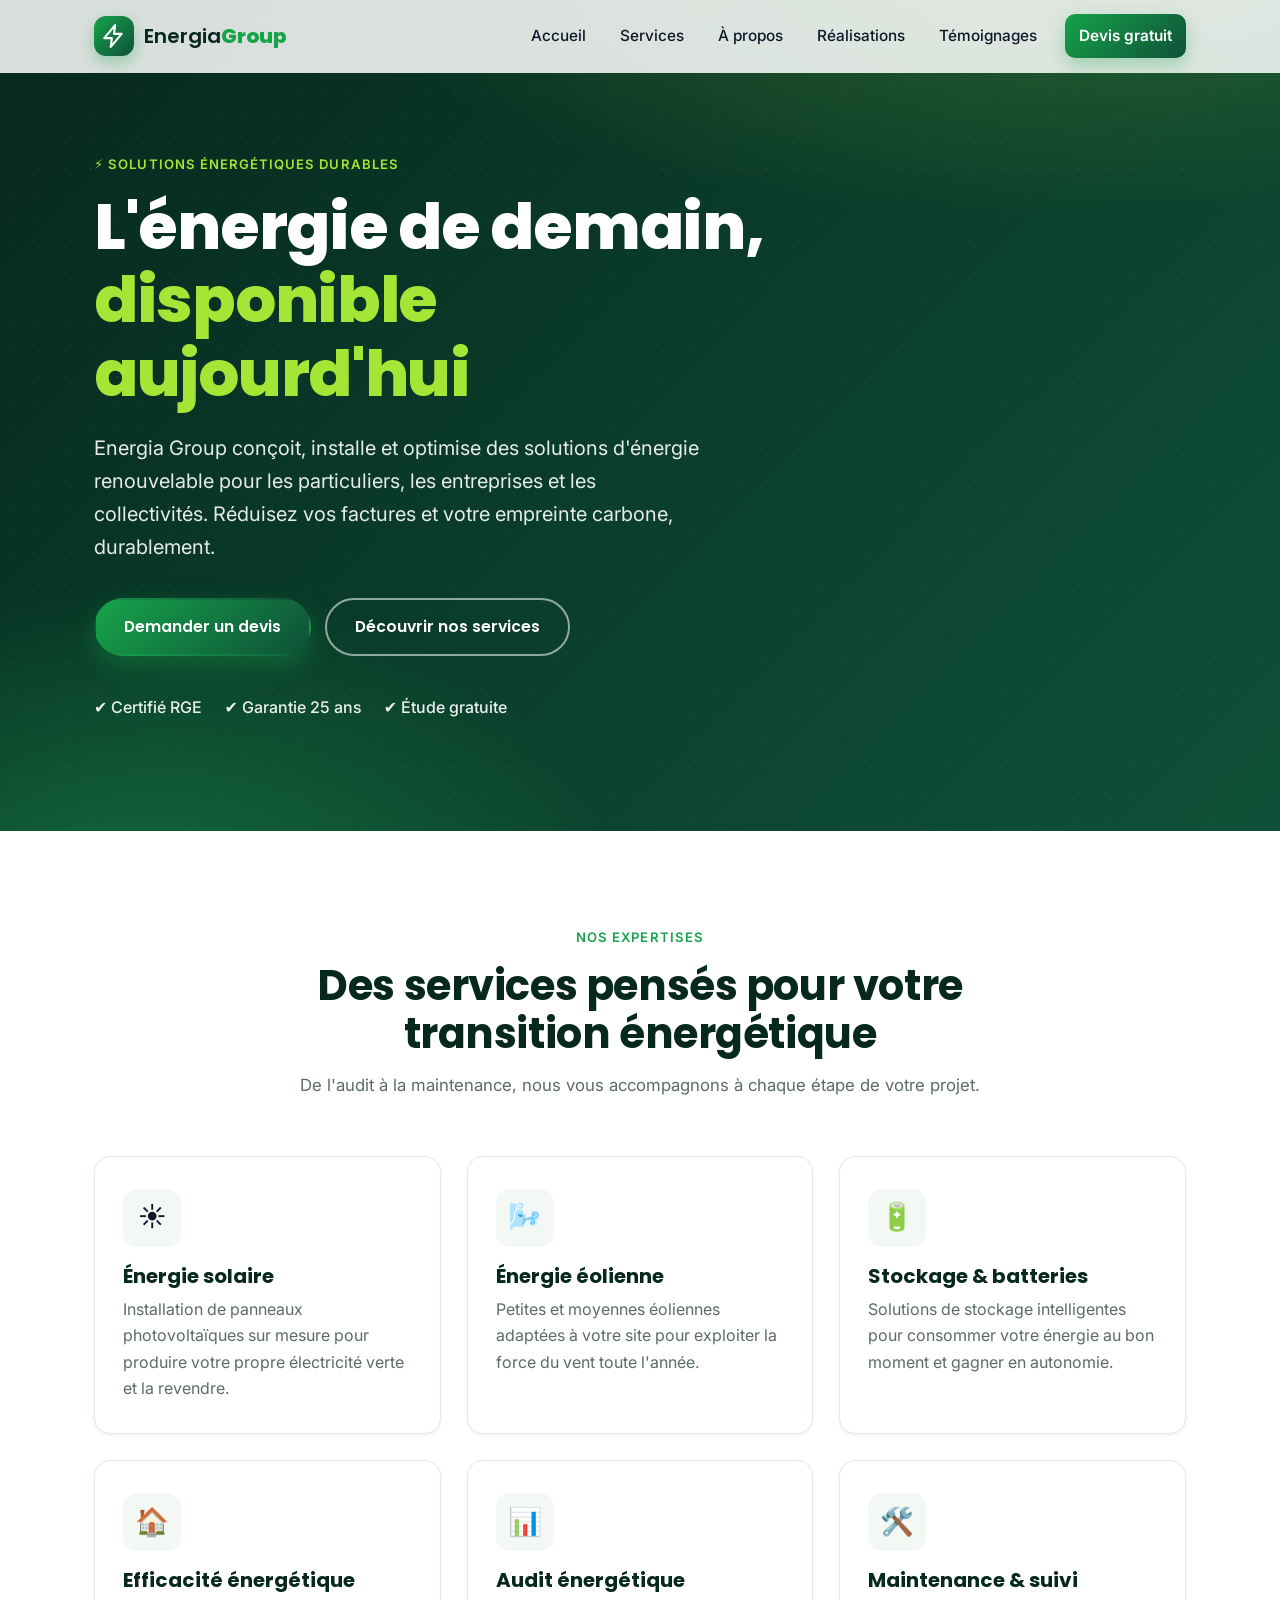
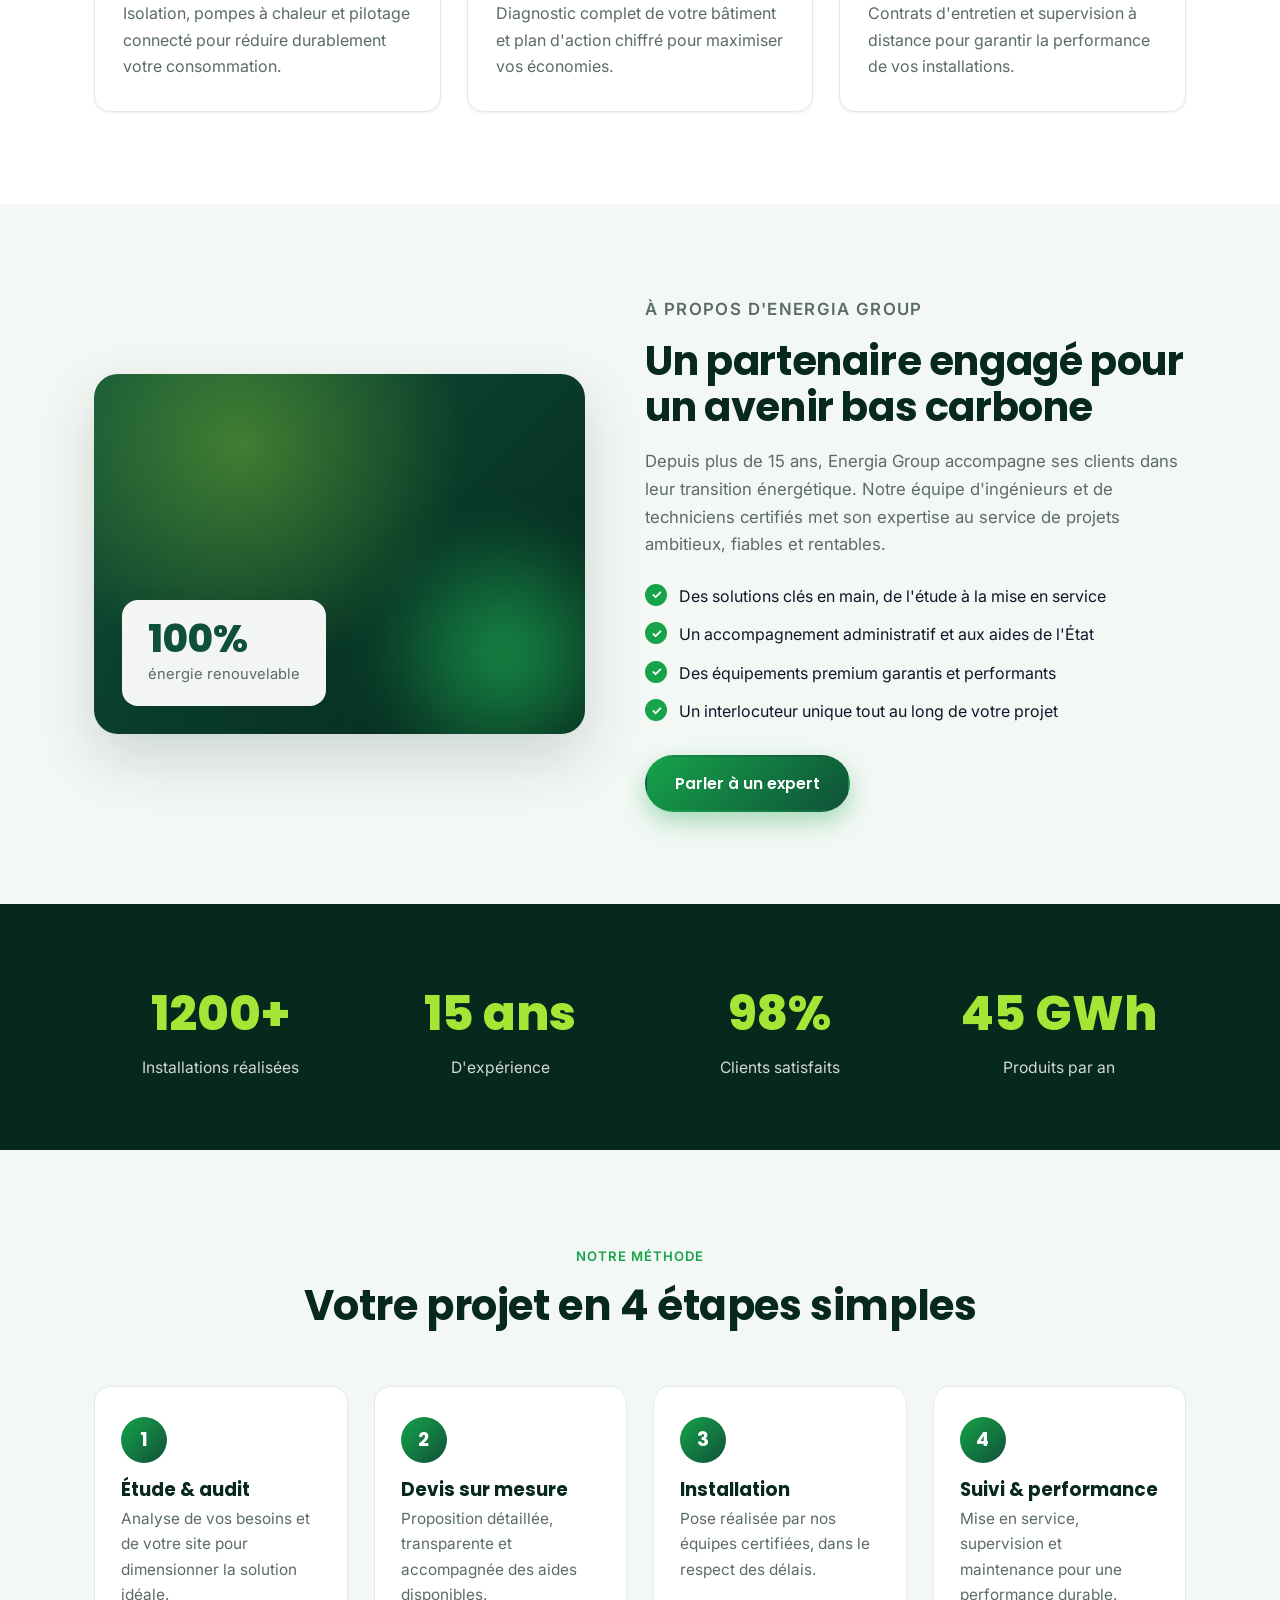
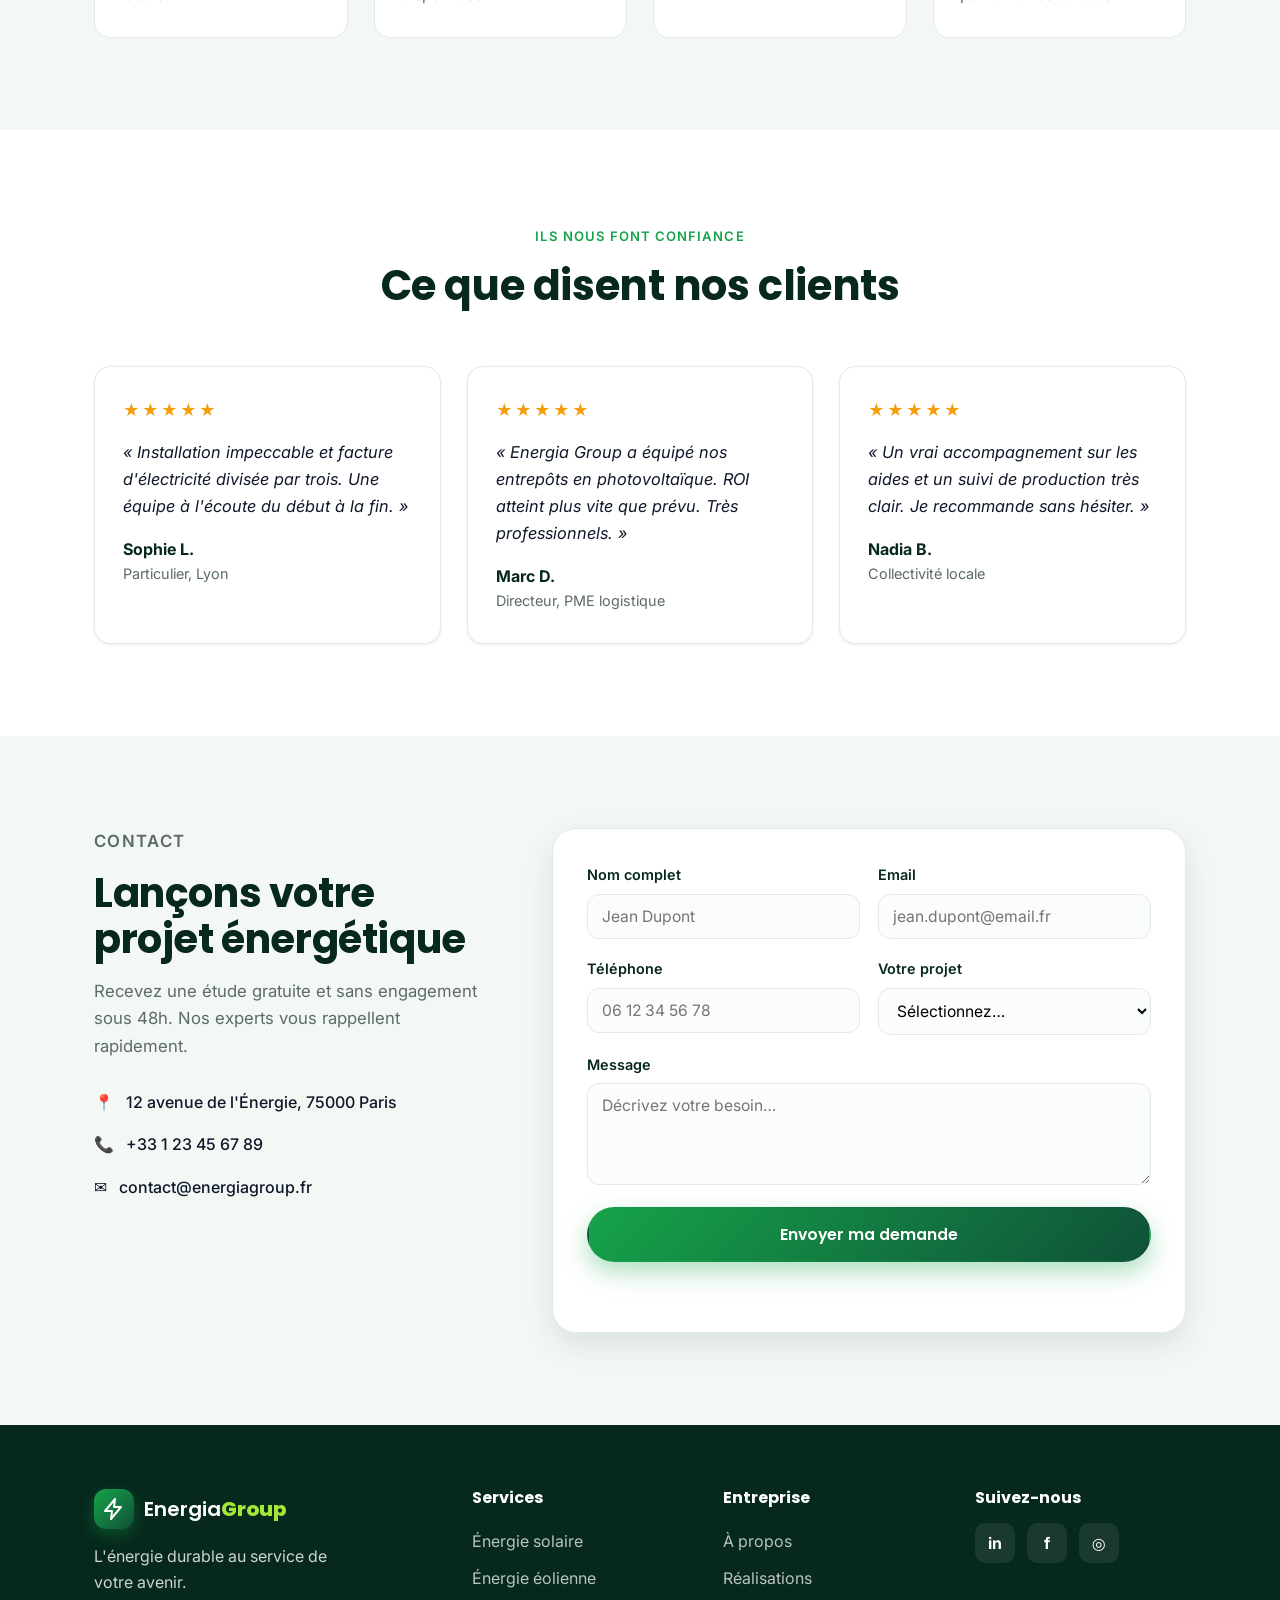
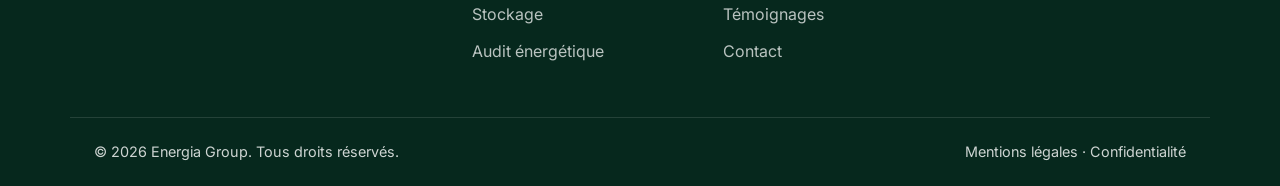
==== index.html @ d48749f8 "Crée le site internet vitrine d'Energia Group Site statique responsive (HTML/CSS/JS, sans dépendance" ====
<!DOCTYPE html>
<html lang="fr">
<head>
  <meta charset="UTF-8" />
  <meta name="viewport" content="width=device-width, initial-scale=1.0" />
  <meta name="description" content="Energia Group — Votre partenaire en solutions énergétiques durables : énergie solaire, éolienne, efficacité énergétique et accompagnement sur mesure." />
  <meta name="theme-color" content="#0a3d2c" />
  <title>Energia Group — Énergie durable pour un avenir meilleur</title>
  <link rel="preconnect" href="https://fonts.googleapis.com" />
  <link rel="preconnect" href="https://fonts.gstatic.com" crossorigin />
  <link href="https://fonts.googleapis.com/css2?family=Poppins:wght@500;600;700;800&family=Inter:wght@400;500;600&display=swap" rel="stylesheet" />
  <link rel="stylesheet" href="css/styles.css" />
</head>
<body>
  <!-- Header / Navigation -->
  <header class="site-header" id="header">
    <div class="container header-inner">
      <a href="#accueil" class="logo" aria-label="Energia Group — Accueil">
        <span class="logo-mark" aria-hidden="true">
          <svg viewBox="0 0 24 24" width="26" height="26" fill="none" stroke="currentColor" stroke-width="2" stroke-linecap="round" stroke-linejoin="round">
            <path d="M13 2 3 14h7l-1 8 10-12h-7l1-8z" />
          </svg>
        </span>
        <span class="logo-text">Energia<strong>Group</strong></span>
      </a>

      <nav class="nav" id="nav" aria-label="Navigation principale">
        <a href="#accueil">Accueil</a>
        <a href="#services">Services</a>
        <a href="#apropos">À propos</a>
        <a href="#chiffres">Réalisations</a>
        <a href="#temoignages">Témoignages</a>
        <a href="#contact" class="nav-cta">Devis gratuit</a>
      </nav>

      <button class="nav-toggle" id="navToggle" aria-label="Ouvrir le menu" aria-expanded="false" aria-controls="nav">
        <span></span><span></span><span></span>
      </button>
    </div>
  </header>

  <main>
    <!-- Hero -->
    <section class="hero" id="accueil">
      <div class="hero-bg" aria-hidden="true"></div>
      <div class="container hero-inner">
        <div class="hero-content">
          <p class="eyebrow">⚡ Solutions énergétiques durables</p>
          <h1>L'énergie de demain, <span>disponible aujourd'hui</span></h1>
          <p class="lead">
            Energia Group conçoit, installe et optimise des solutions d'énergie renouvelable
            pour les particuliers, les entreprises et les collectivités. Réduisez vos factures
            et votre empreinte carbone, durablement.
          </p>
          <div class="hero-actions">
            <a href="#contact" class="btn btn-primary">Demander un devis</a>
            <a href="#services" class="btn btn-ghost">Découvrir nos services</a>
          </div>
          <ul class="hero-badges">
            <li>✔ Certifié RGE</li>
            <li>✔ Garantie 25 ans</li>
            <li>✔ Étude gratuite</li>
          </ul>
        </div>
      </div>
    </section>

    <!-- Services -->
    <section class="section" id="services">
      <div class="container">
        <div class="section-head">
          <p class="eyebrow">Nos expertises</p>
          <h2>Des services pensés pour votre transition énergétique</h2>
          <p class="section-sub">De l'audit à la maintenance, nous vous accompagnons à chaque étape de votre projet.</p>
        </div>

        <div class="grid grid-3">
          <article class="card">
            <div class="card-icon">☀️</div>
            <h3>Énergie solaire</h3>
            <p>Installation de panneaux photovoltaïques sur mesure pour produire votre propre électricité verte et la revendre.</p>
          </article>
          <article class="card">
            <div class="card-icon">🌬️</div>
            <h3>Énergie éolienne</h3>
            <p>Petites et moyennes éoliennes adaptées à votre site pour exploiter la force du vent toute l'année.</p>
          </article>
          <article class="card">
            <div class="card-icon">🔋</div>
            <h3>Stockage & batteries</h3>
            <p>Solutions de stockage intelligentes pour consommer votre énergie au bon moment et gagner en autonomie.</p>
          </article>
          <article class="card">
            <div class="card-icon">🏠</div>
            <h3>Efficacité énergétique</h3>
            <p>Isolation, pompes à chaleur et pilotage connecté pour réduire durablement votre consommation.</p>
          </article>
          <article class="card">
            <div class="card-icon">📊</div>
            <h3>Audit énergétique</h3>
            <p>Diagnostic complet de votre bâtiment et plan d'action chiffré pour maximiser vos économies.</p>
          </article>
          <article class="card">
            <div class="card-icon">🛠️</div>
            <h3>Maintenance & suivi</h3>
            <p>Contrats d'entretien et supervision à distance pour garantir la performance de vos installations.</p>
          </article>
        </div>
      </div>
    </section>

    <!-- About -->
    <section class="section section-alt" id="apropos">
      <div class="container about-inner">
        <div class="about-media" aria-hidden="true">
          <div class="about-glow"></div>
          <div class="about-stat-card">
            <span class="big">100%</span>
            <span>énergie renouvelable</span>
          </div>
        </div>
        <div class="about-content">
          <p class="eyebrow">À propos d'Energia Group</p>
          <h2>Un partenaire engagé pour un avenir bas carbone</h2>
          <p>
            Depuis plus de 15 ans, Energia Group accompagne ses clients dans leur transition
            énergétique. Notre équipe d'ingénieurs et de techniciens certifiés met son
            expertise au service de projets ambitieux, fiables et rentables.
          </p>
          <ul class="check-list">
            <li>Des solutions clés en main, de l'étude à la mise en service</li>
            <li>Un accompagnement administratif et aux aides de l'État</li>
            <li>Des équipements premium garantis et performants</li>
            <li>Un interlocuteur unique tout au long de votre projet</li>
          </ul>
          <a href="#contact" class="btn btn-primary">Parler à un expert</a>
        </div>
      </div>
    </section>

    <!-- Stats -->
    <section class="section stats" id="chiffres">
      <div class="container">
        <div class="grid grid-4">
          <div class="stat">
            <span class="stat-num" data-target="1200" data-suffix="+">0</span>
            <span class="stat-label">Installations réalisées</span>
          </div>
          <div class="stat">
            <span class="stat-num" data-target="15" data-suffix=" ans">0</span>
            <span class="stat-label">D'expérience</span>
          </div>
          <div class="stat">
            <span class="stat-num" data-target="98" data-suffix="%">0</span>
            <span class="stat-label">Clients satisfaits</span>
          </div>
          <div class="stat">
            <span class="stat-num" data-target="45" data-suffix=" GWh">0</span>
            <span class="stat-label">Produits par an</span>
          </div>
        </div>
      </div>
    </section>

    <!-- Process -->
    <section class="section section-alt" id="process">
      <div class="container">
        <div class="section-head">
          <p class="eyebrow">Notre méthode</p>
          <h2>Votre projet en 4 étapes simples</h2>
        </div>
        <div class="grid grid-4 steps">
          <div class="step">
            <span class="step-num">1</span>
            <h3>Étude & audit</h3>
            <p>Analyse de vos besoins et de votre site pour dimensionner la solution idéale.</p>
          </div>
          <div class="step">
            <span class="step-num">2</span>
            <h3>Devis sur mesure</h3>
            <p>Proposition détaillée, transparente et accompagnée des aides disponibles.</p>
          </div>
          <div class="step">
            <span class="step-num">3</span>
            <h3>Installation</h3>
            <p>Pose réalisée par nos équipes certifiées, dans le respect des délais.</p>
          </div>
          <div class="step">
            <span class="step-num">4</span>
            <h3>Suivi & performance</h3>
            <p>Mise en service, supervision et maintenance pour une performance durable.</p>
          </div>
        </div>
      </div>
    </section>

    <!-- Testimonials -->
    <section class="section" id="temoignages">
      <div class="container">
        <div class="section-head">
          <p class="eyebrow">Ils nous font confiance</p>
          <h2>Ce que disent nos clients</h2>
        </div>
        <div class="grid grid-3">
          <figure class="quote">
            <div class="stars" aria-label="Note 5 sur 5">★★★★★</div>
            <blockquote>« Installation impeccable et facture d'électricité divisée par trois. Une équipe à l'écoute du début à la fin. »</blockquote>
            <figcaption><strong>Sophie L.</strong><span>Particulier, Lyon</span></figcaption>
          </figure>
          <figure class="quote">
            <div class="stars" aria-label="Note 5 sur 5">★★★★★</div>
            <blockquote>« Energia Group a équipé nos entrepôts en photovoltaïque. ROI atteint plus vite que prévu. Très professionnels. »</blockquote>
            <figcaption><strong>Marc D.</strong><span>Directeur, PME logistique</span></figcaption>
          </figure>
          <figure class="quote">
            <div class="stars" aria-label="Note 5 sur 5">★★★★★</div>
            <blockquote>« Un vrai accompagnement sur les aides et un suivi de production très clair. Je recommande sans hésiter. »</blockquote>
            <figcaption><strong>Nadia B.</strong><span>Collectivité locale</span></figcaption>
          </figure>
        </div>
      </div>
    </section>

    <!-- CTA / Contact -->
    <section class="section section-cta" id="contact">
      <div class="container contact-inner">
        <div class="contact-info">
          <p class="eyebrow">Contact</p>
          <h2>Lançons votre projet énergétique</h2>
          <p>Recevez une étude gratuite et sans engagement sous 48h. Nos experts vous rappellent rapidement.</p>
          <ul class="contact-list">
            <li><span aria-hidden="true">📍</span> 12 avenue de l'Énergie, 75000 Paris</li>
            <li><span aria-hidden="true">📞</span> <a href="tel:+33123456789">+33 1 23 45 67 89</a></li>
            <li><span aria-hidden="true">✉️</span> <a href="mailto:contact@energiagroup.fr">contact@energiagroup.fr</a></li>
          </ul>
        </div>

        <form class="contact-form" id="contactForm" novalidate>
          <div class="field">
            <label for="name">Nom complet</label>
            <input type="text" id="name" name="name" required placeholder="Jean Dupont" />
          </div>
          <div class="field">
            <label for="email">Email</label>
            <input type="email" id="email" name="email" required placeholder="jean.dupont@email.fr" />
          </div>
          <div class="field">
            <label for="phone">Téléphone</label>
            <input type="tel" id="phone" name="phone" placeholder="06 12 34 56 78" />
          </div>
          <div class="field">
            <label for="project">Votre projet</label>
            <select id="project" name="project">
              <option value="">Sélectionnez…</option>
              <option>Énergie solaire</option>
              <option>Énergie éolienne</option>
              <option>Stockage / batteries</option>
              <option>Efficacité énergétique</option>
              <option>Audit énergétique</option>
              <option>Autre</option>
            </select>
          </div>
          <div class="field field-full">
            <label for="message">Message</label>
            <textarea id="message" name="message" rows="4" placeholder="Décrivez votre besoin…"></textarea>
          </div>
          <button type="submit" class="btn btn-primary btn-block">Envoyer ma demande</button>
          <p class="form-status" id="formStatus" role="status" aria-live="polite"></p>
        </form>
      </div>
    </section>
  </main>

  <!-- Footer -->
  <footer class="site-footer">
    <div class="container footer-inner">
      <div class="footer-brand">
        <a href="#accueil" class="logo logo-light">
          <span class="logo-mark" aria-hidden="true">
            <svg viewBox="0 0 24 24" width="24" height="24" fill="none" stroke="currentColor" stroke-width="2" stroke-linecap="round" stroke-linejoin="round">
              <path d="M13 2 3 14h7l-1 8 10-12h-7l1-8z" />
            </svg>
          </span>
          <span class="logo-text">Energia<strong>Group</strong></span>
        </a>
        <p>L'énergie durable au service de votre avenir.</p>
      </div>
      <nav class="footer-col" aria-label="Liens services">
        <h4>Services</h4>
        <a href="#services">Énergie solaire</a>
        <a href="#services">Énergie éolienne</a>
        <a href="#services">Stockage</a>
        <a href="#services">Audit énergétique</a>
      </nav>
      <nav class="footer-col" aria-label="Liens entreprise">
        <h4>Entreprise</h4>
        <a href="#apropos">À propos</a>
        <a href="#chiffres">Réalisations</a>
        <a href="#temoignages">Témoignages</a>
        <a href="#contact">Contact</a>
      </nav>
      <div class="footer-col">
        <h4>Suivez-nous</h4>
        <div class="socials">
          <a href="#" aria-label="LinkedIn">in</a>
          <a href="#" aria-label="Facebook">f</a>
          <a href="#" aria-label="Instagram">◎</a>
        </div>
      </div>
    </div>
    <div class="container footer-bottom">
      <p>© <span id="year"></span> Energia Group. Tous droits réservés.</p>
      <p><a href="#">Mentions légales</a> · <a href="#">Confidentialité</a></p>
    </div>
  </footer>

  <script src="js/main.js"></script>
</body>
</html>
---- css/styles.css ----
/* ============================================
   Energia Group — Feuille de style
   ============================================ */

:root {
  --green-900: #06281d;
  --green-800: #0a3d2c;
  --green-700: #0f5138;
  --green-500: #16a34a;
  --green-400: #22c55e;
  --lime: #a3e635;
  --ink: #0f172a;
  --muted: #5b6b66;
  --bg: #ffffff;
  --bg-alt: #f3f8f5;
  --border: #e2ebe6;
  --white: #ffffff;
  --radius: 16px;
  --radius-lg: 24px;
  --shadow-sm: 0 1px 3px rgba(6, 40, 29, .08);
  --shadow: 0 12px 30px rgba(6, 40, 29, .10);
  --shadow-lg: 0 24px 60px rgba(6, 40, 29, .16);
  --container: 1140px;
  --transition: .25s ease;
}

* { box-sizing: border-box; margin: 0; padding: 0; }

html { scroll-behavior: smooth; scroll-padding-top: 80px; }

body {
  font-family: 'Inter', system-ui, -apple-system, sans-serif;
  color: var(--ink);
  background: var(--bg);
  line-height: 1.65;
  -webkit-font-smoothing: antialiased;
}

h1, h2, h3, h4 { font-family: 'Poppins', sans-serif; line-height: 1.15; color: var(--green-900); }

a { color: inherit; text-decoration: none; }

img { max-width: 100%; display: block; }

.container { width: 100%; max-width: var(--container); margin: 0 auto; padding: 0 24px; }

.eyebrow {
  display: inline-block;
  font-weight: 600;
  font-size: .82rem;
  letter-spacing: .08em;
  text-transform: uppercase;
  color: var(--green-500);
  margin-bottom: 14px;
}

/* ---------- Buttons ---------- */
.btn {
  display: inline-flex;
  align-items: center;
  justify-content: center;
  gap: 8px;
  font-family: 'Poppins', sans-serif;
  font-weight: 600;
  font-size: .98rem;
  padding: 14px 28px;
  border-radius: 999px;
  border: 2px solid transparent;
  cursor: pointer;
  transition: transform var(--transition), box-shadow var(--transition), background var(--transition), color var(--transition);
}
.btn-primary {
  background: linear-gradient(135deg, var(--green-500), var(--green-700));
  color: #fff;
  box-shadow: 0 10px 24px rgba(22, 163, 74, .35);
}
.btn-primary:hover { transform: translateY(-2px); box-shadow: 0 16px 32px rgba(22, 163, 74, .45); }
.btn-ghost { background: transparent; border-color: rgba(255, 255, 255, .55); color: #fff; }
.btn-ghost:hover { background: rgba(255, 255, 255, .12); }
.btn-block { width: 100%; }

/* ---------- Header ---------- */
.site-header {
  position: fixed;
  inset: 0 0 auto 0;
  z-index: 100;
  background: rgba(255, 255, 255, .85);
  backdrop-filter: blur(12px);
  border-bottom: 1px solid transparent;
  transition: border-color var(--transition), box-shadow var(--transition);
}
.site-header.scrolled { border-color: var(--border); box-shadow: var(--shadow-sm); }
.header-inner { display: flex; align-items: center; justify-content: space-between; height: 72px; }

.logo { display: inline-flex; align-items: center; gap: 10px; font-family: 'Poppins', sans-serif; }
.logo-mark {
  display: grid; place-items: center;
  width: 40px; height: 40px;
  border-radius: 12px;
  color: #fff;
  background: linear-gradient(135deg, var(--green-500), var(--green-700));
  box-shadow: 0 6px 16px rgba(22, 163, 74, .35);
}
.logo-text { font-weight: 600; font-size: 1.25rem; color: var(--green-900); }
.logo-text strong { color: var(--green-500); font-weight: 800; }
.logo-light .logo-text { color: #fff; }
.logo-light .logo-text strong { color: var(--lime); }

.nav { display: flex; align-items: center; gap: 6px; }
.nav a {
  font-weight: 500;
  font-size: .96rem;
  padding: 9px 14px;
  border-radius: 10px;
  color: var(--ink);
  transition: color var(--transition), background var(--transition);
}
.nav a:hover { color: var(--green-600); background: var(--bg-alt); }
.nav .nav-cta {
  margin-left: 8px;
  background: linear-gradient(135deg, var(--green-500), var(--green-700));
  color: #fff;
  font-weight: 600;
  box-shadow: 0 8px 18px rgba(22, 163, 74, .3);
}
.nav .nav-cta:hover { color: #fff; transform: translateY(-1px); }

.nav-toggle {
  display: none;
  flex-direction: column;
  gap: 5px;
  background: none; border: none; cursor: pointer;
  padding: 8px;
}
.nav-toggle span { width: 24px; height: 2px; background: var(--green-900); border-radius: 2px; transition: var(--transition); }
.nav-toggle[aria-expanded="true"] span:nth-child(1) { transform: translateY(7px) rotate(45deg); }
.nav-toggle[aria-expanded="true"] span:nth-child(2) { opacity: 0; }
.nav-toggle[aria-expanded="true"] span:nth-child(3) { transform: translateY(-7px) rotate(-45deg); }

/* ---------- Hero ---------- */
.hero {
  position: relative;
  padding: 150px 0 110px;
  color: #fff;
  overflow: hidden;
  isolation: isolate;
}
.hero-bg {
  position: absolute; inset: 0; z-index: -1;
  background:
    radial-gradient(1200px 500px at 80% -10%, rgba(163, 230, 53, .25), transparent 60%),
    radial-gradient(900px 600px at 10% 110%, rgba(34, 197, 94, .35), transparent 55%),
    linear-gradient(135deg, var(--green-900), var(--green-700));
}
.hero-bg::after {
  content: "";
  position: absolute; inset: 0;
  background-image: radial-gradient(rgba(255,255,255,.07) 1px, transparent 1px);
  background-size: 26px 26px;
  opacity: .6;
}
.hero-content { max-width: 720px; }
.hero h1 { font-size: clamp(2.4rem, 5.5vw, 4rem); font-weight: 800; color: #fff; letter-spacing: -.02em; }
.hero h1 span { color: var(--lime); }
.hero .lead { font-size: clamp(1.05rem, 2vw, 1.25rem); color: rgba(255, 255, 255, .9); margin: 22px 0 34px; max-width: 620px; }
.hero-actions { display: flex; flex-wrap: wrap; gap: 14px; }
.hero-badges {
  display: flex; flex-wrap: wrap; gap: 22px;
  list-style: none; margin-top: 38px;
  font-weight: 500; color: rgba(255, 255, 255, .92);
}
.hero .eyebrow { color: var(--lime); }

/* ---------- Sections ---------- */
.section { padding: 92px 0; }
.section-alt { background: var(--bg-alt); }
.section-head { max-width: 680px; margin: 0 auto 56px; text-align: center; }
.section-head h2 { font-size: clamp(1.8rem, 3.5vw, 2.6rem); font-weight: 700; }
.section-sub { color: var(--muted); margin-top: 14px; font-size: 1.05rem; }

h2 { letter-spacing: -.01em; }

/* ---------- Grid ---------- */
.grid { display: grid; gap: 26px; }
.grid-3 { grid-template-columns: repeat(3, 1fr); }
.grid-4 { grid-template-columns: repeat(4, 1fr); }

/* ---------- Cards ---------- */
.card {
  background: var(--white);
  border: 1px solid var(--border);
  border-radius: var(--radius);
  padding: 32px 28px;
  box-shadow: var(--shadow-sm);
  transition: transform var(--transition), box-shadow var(--transition), border-color var(--transition);
}
.card:hover { transform: translateY(-6px); box-shadow: var(--shadow); border-color: var(--green-400); }
.card-icon {
  width: 58px; height: 58px;
  display: grid; place-items: center;
  font-size: 1.7rem;
  border-radius: 14px;
  background: var(--bg-alt);
  margin-bottom: 18px;
}
.card h3 { font-size: 1.25rem; margin-bottom: 8px; }
.card p { color: var(--muted); }

/* ---------- About ---------- */
.about-inner { display: grid; grid-template-columns: 1fr 1.1fr; gap: 60px; align-items: center; }
.about-media {
  position: relative;
  min-height: 360px;
  border-radius: var(--radius-lg);
  background:
    radial-gradient(circle at 30% 20%, rgba(163, 230, 53, .35), transparent 50%),
    linear-gradient(135deg, var(--green-700), var(--green-900));
  box-shadow: var(--shadow-lg);
  overflow: hidden;
}
.about-glow {
  position: absolute; width: 280px; height: 280px; right: -60px; bottom: -60px;
  background: radial-gradient(circle, rgba(34, 197, 94, .6), transparent 70%);
  filter: blur(20px);
}
.about-stat-card {
  position: absolute; left: 28px; bottom: 28px;
  background: rgba(255, 255, 255, .95);
  border-radius: 16px;
  padding: 20px 26px;
  box-shadow: var(--shadow);
  display: flex; flex-direction: column;
}
.about-stat-card .big { font-family: 'Poppins'; font-weight: 800; font-size: 2.4rem; color: var(--green-700); line-height: 1; }
.about-stat-card span:last-child { color: var(--muted); font-size: .92rem; margin-top: 4px; }
.about-content h2 { font-size: clamp(1.8rem, 3.5vw, 2.5rem); margin-bottom: 18px; }
.about-content > p { color: var(--muted); font-size: 1.05rem; }
.check-list { list-style: none; margin: 24px 0 30px; display: grid; gap: 12px; }
.check-list li { position: relative; padding-left: 34px; color: var(--ink); }
.check-list li::before {
  content: "✓";
  position: absolute; left: 0; top: 1px;
  width: 22px; height: 22px;
  display: grid; place-items: center;
  border-radius: 50%;
  background: var(--green-500); color: #fff;
  font-size: .8rem; font-weight: 700;
}

/* ---------- Stats ---------- */
.stats { background: var(--green-900); color: #fff; padding: 70px 0; }
.stat { text-align: center; }
.stat-num { display: block; font-family: 'Poppins'; font-weight: 800; font-size: clamp(2.2rem, 4vw, 3rem); color: var(--lime); }
.stat-label { color: rgba(255, 255, 255, .82); font-size: .98rem; }

/* ---------- Steps ---------- */
.steps .step {
  background: var(--white);
  border: 1px solid var(--border);
  border-radius: var(--radius);
  padding: 30px 26px;
  position: relative;
}
.step-num {
  display: grid; place-items: center;
  width: 46px; height: 46px;
  border-radius: 50%;
  background: linear-gradient(135deg, var(--green-500), var(--green-700));
  color: #fff; font-family: 'Poppins'; font-weight: 700; font-size: 1.2rem;
  margin-bottom: 16px;
}
.step h3 { font-size: 1.15rem; margin-bottom: 6px; }
.step p { color: var(--muted); font-size: .96rem; }

/* ---------- Testimonials ---------- */
.quote {
  background: var(--white);
  border: 1px solid var(--border);
  border-radius: var(--radius);
  padding: 30px 28px;
  box-shadow: var(--shadow-sm);
  display: flex; flex-direction: column; gap: 16px;
}
.stars { color: #f59e0b; letter-spacing: 2px; }
.quote blockquote { color: var(--ink); font-size: 1.02rem; font-style: italic; }
.quote figcaption { display: flex; flex-direction: column; }
.quote figcaption strong { color: var(--green-900); }
.quote figcaption span { color: var(--muted); font-size: .9rem; }

/* ---------- Contact ---------- */
.section-cta { background: var(--bg-alt); }
.contact-inner { display: grid; grid-template-columns: 1fr 1.1fr; gap: 56px; align-items: start; }
.contact-info h2 { font-size: clamp(1.8rem, 3.5vw, 2.5rem); margin-bottom: 16px; }
.contact-info > p { color: var(--muted); font-size: 1.05rem; }
.contact-list { list-style: none; margin-top: 28px; display: grid; gap: 16px; }
.contact-list li { display: flex; align-items: center; gap: 12px; font-weight: 500; }
.contact-list a:hover { color: var(--green-500); }

.contact-form {
  background: var(--white);
  border: 1px solid var(--border);
  border-radius: var(--radius-lg);
  padding: 34px;
  box-shadow: var(--shadow);
  display: grid;
  grid-template-columns: 1fr 1fr;
  gap: 18px;
}
.field { display: flex; flex-direction: column; gap: 7px; }
.field-full { grid-column: 1 / -1; }
.contact-form label { font-weight: 600; font-size: .9rem; color: var(--green-900); }
.contact-form input,
.contact-form select,
.contact-form textarea {
  font-family: inherit;
  font-size: .98rem;
  padding: 12px 14px;
  border: 1px solid var(--border);
  border-radius: 12px;
  background: #fafdfb;
  transition: border-color var(--transition), box-shadow var(--transition);
}
.contact-form input:focus,
.contact-form select:focus,
.contact-form textarea:focus {
  outline: none;
  border-color: var(--green-400);
  box-shadow: 0 0 0 4px rgba(34, 197, 94, .15);
}
.contact-form textarea { resize: vertical; }
.contact-form .btn-block { grid-column: 1 / -1; margin-top: 4px; }
.form-status { grid-column: 1 / -1; font-size: .92rem; font-weight: 500; min-height: 1.2em; }
.form-status.success { color: var(--green-600); }
.form-status.error { color: #dc2626; }
input.invalid, select.invalid, textarea.invalid { border-color: #dc2626; }

/* ---------- Footer ---------- */
.site-footer { background: var(--green-900); color: rgba(255, 255, 255, .8); padding: 64px 0 0; }
.footer-inner {
  display: grid;
  grid-template-columns: 1.6fr 1fr 1fr 1fr;
  gap: 40px;
  padding-bottom: 48px;
}
.footer-brand p { margin-top: 14px; max-width: 260px; }
.footer-col h4 { color: #fff; font-size: 1rem; margin-bottom: 16px; }
.footer-col a { display: block; padding: 5px 0; color: rgba(255, 255, 255, .72); transition: color var(--transition); }
.footer-col a:hover { color: var(--lime); }
.socials { display: flex; gap: 12px; }
.socials a {
  width: 40px; height: 40px;
  display: grid; place-items: center;
  border-radius: 10px;
  background: rgba(255, 255, 255, .08);
  font-weight: 700; color: #fff;
  transition: background var(--transition), transform var(--transition);
}
.socials a:hover { background: var(--green-500); transform: translateY(-2px); }
.footer-bottom {
  display: flex; justify-content: space-between; flex-wrap: wrap; gap: 10px;
  padding: 22px 24px;
  border-top: 1px solid rgba(255, 255, 255, .12);
  font-size: .9rem;
}
.footer-bottom a:hover { color: var(--lime); }

/* small helper for green hover var fallback */
:root { --green-600: #15803d; }

/* ---------- Responsive ---------- */
@media (max-width: 960px) {
  .grid-4 { grid-template-columns: repeat(2, 1fr); }
  .about-inner, .contact-inner { grid-template-columns: 1fr; gap: 40px; }
  .about-media { min-height: 280px; }
  .footer-inner { grid-template-columns: 1fr 1fr; }
}

@media (max-width: 720px) {
  .nav {
    position: fixed;
    inset: 72px 0 auto 0;
    flex-direction: column;
    align-items: stretch;
    gap: 4px;
    background: #fff;
    padding: 16px 24px 24px;
    border-bottom: 1px solid var(--border);
    box-shadow: var(--shadow);
    transform: translateY(-120%);
    opacity: 0;
    pointer-events: none;
    transition: transform .3s ease, opacity .3s ease;
  }
  .nav.open { transform: translateY(0); opacity: 1; pointer-events: auto; }
  .nav a { padding: 12px 14px; }
  .nav .nav-cta { margin-left: 0; text-align: center; }
  .nav-toggle { display: flex; }
  .grid-3 { grid-template-columns: 1fr; }
  .section { padding: 64px 0; }
  .hero { padding: 130px 0 80px; }
  .contact-form { grid-template-columns: 1fr; }
}

@media (max-width: 480px) {
  .grid-4 { grid-template-columns: 1fr; }
  .footer-inner { grid-template-columns: 1fr; }
}

/* ---------- Reveal animation ---------- */
.reveal { opacity: 0; transform: translateY(24px); transition: opacity .6s ease, transform .6s ease; }
.reveal.visible { opacity: 1; transform: none; }
@media (prefers-reduced-motion: reduce) {
  .reveal { opacity: 1; transform: none; transition: none; }
  html { scroll-behavior: auto; }
}
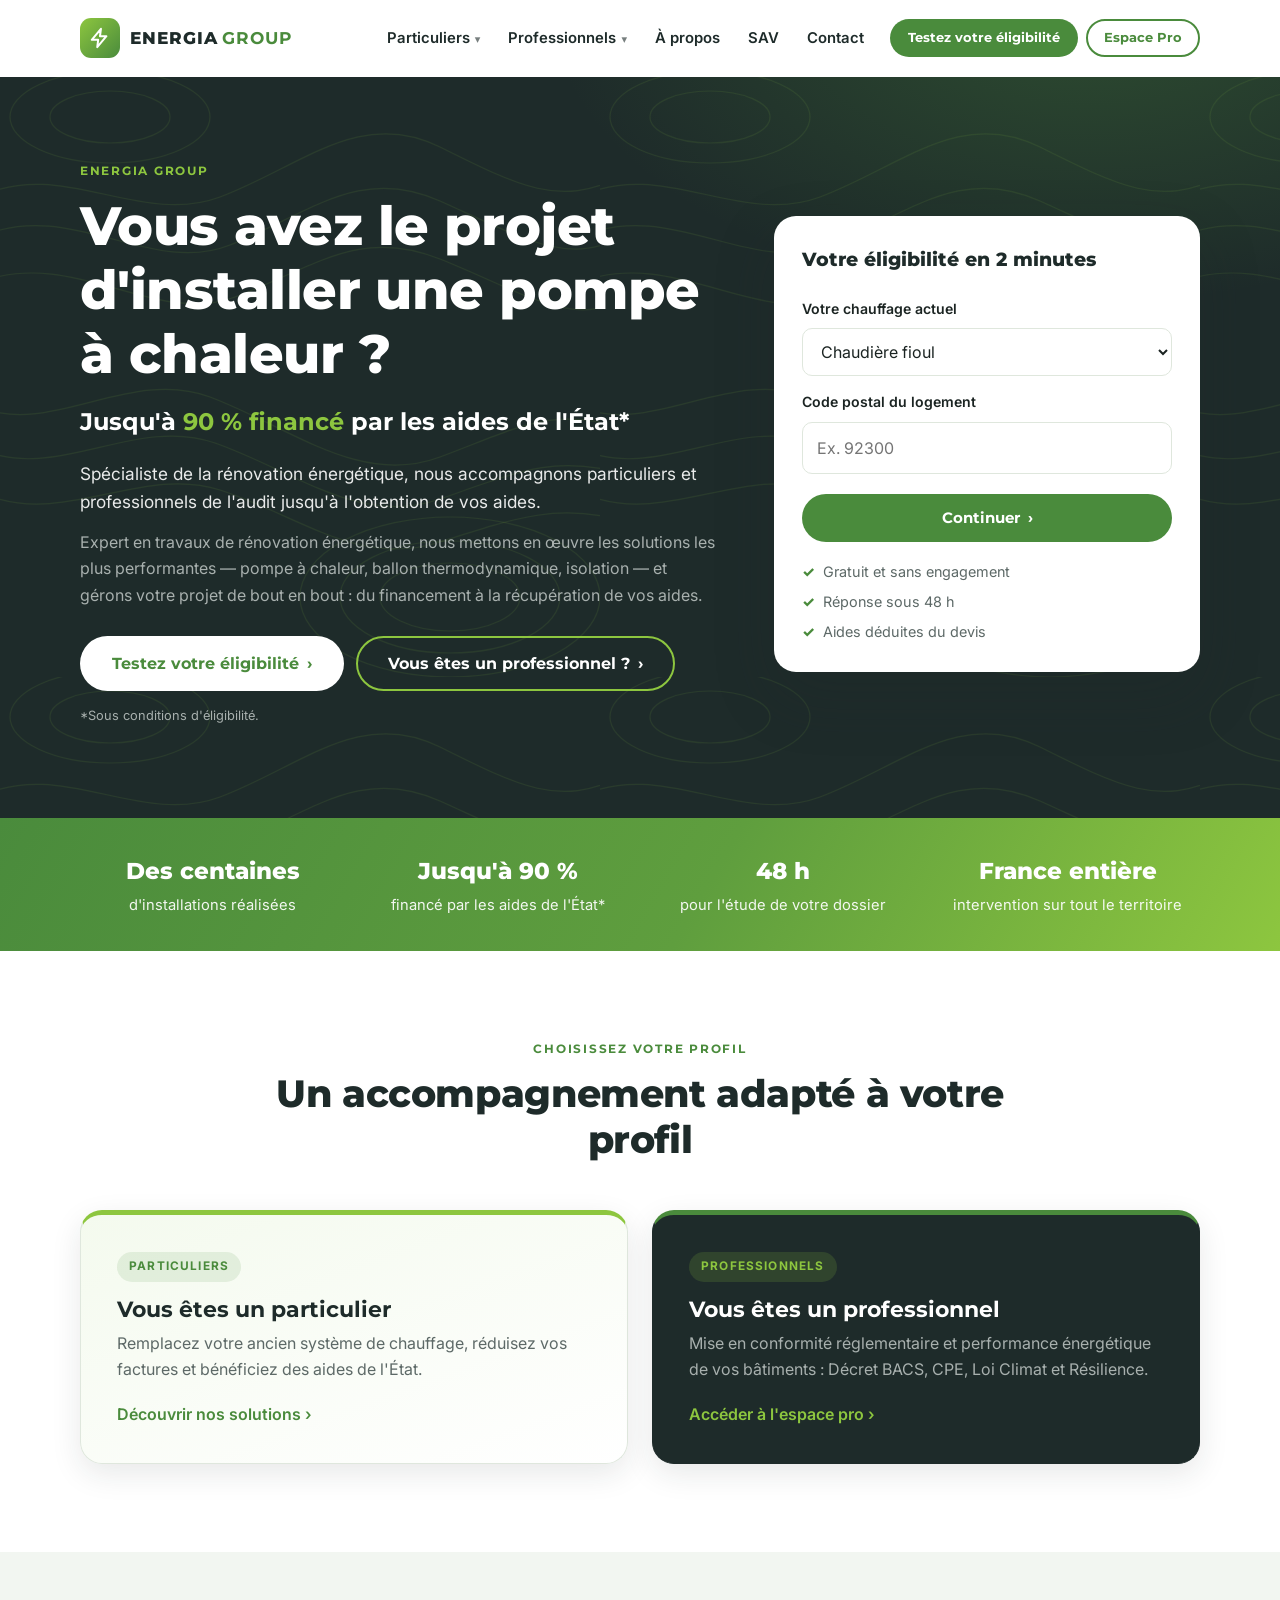
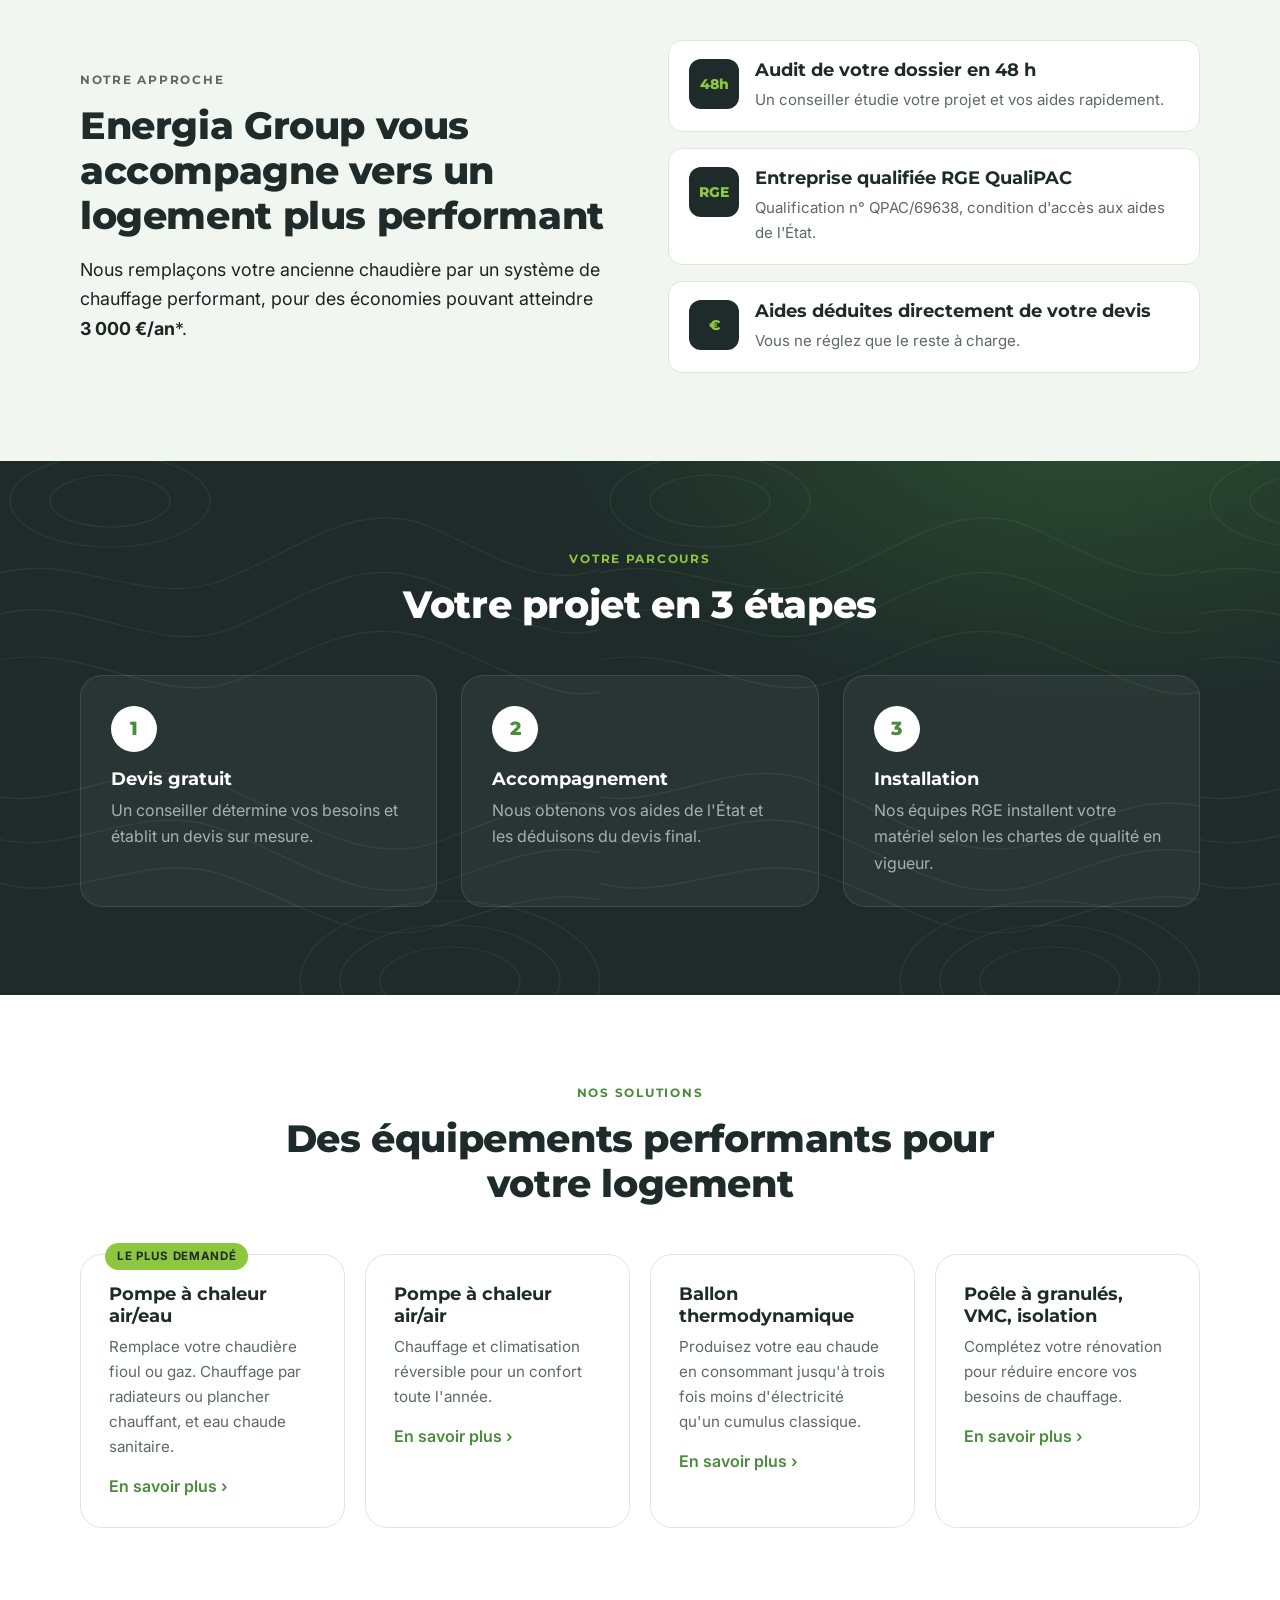
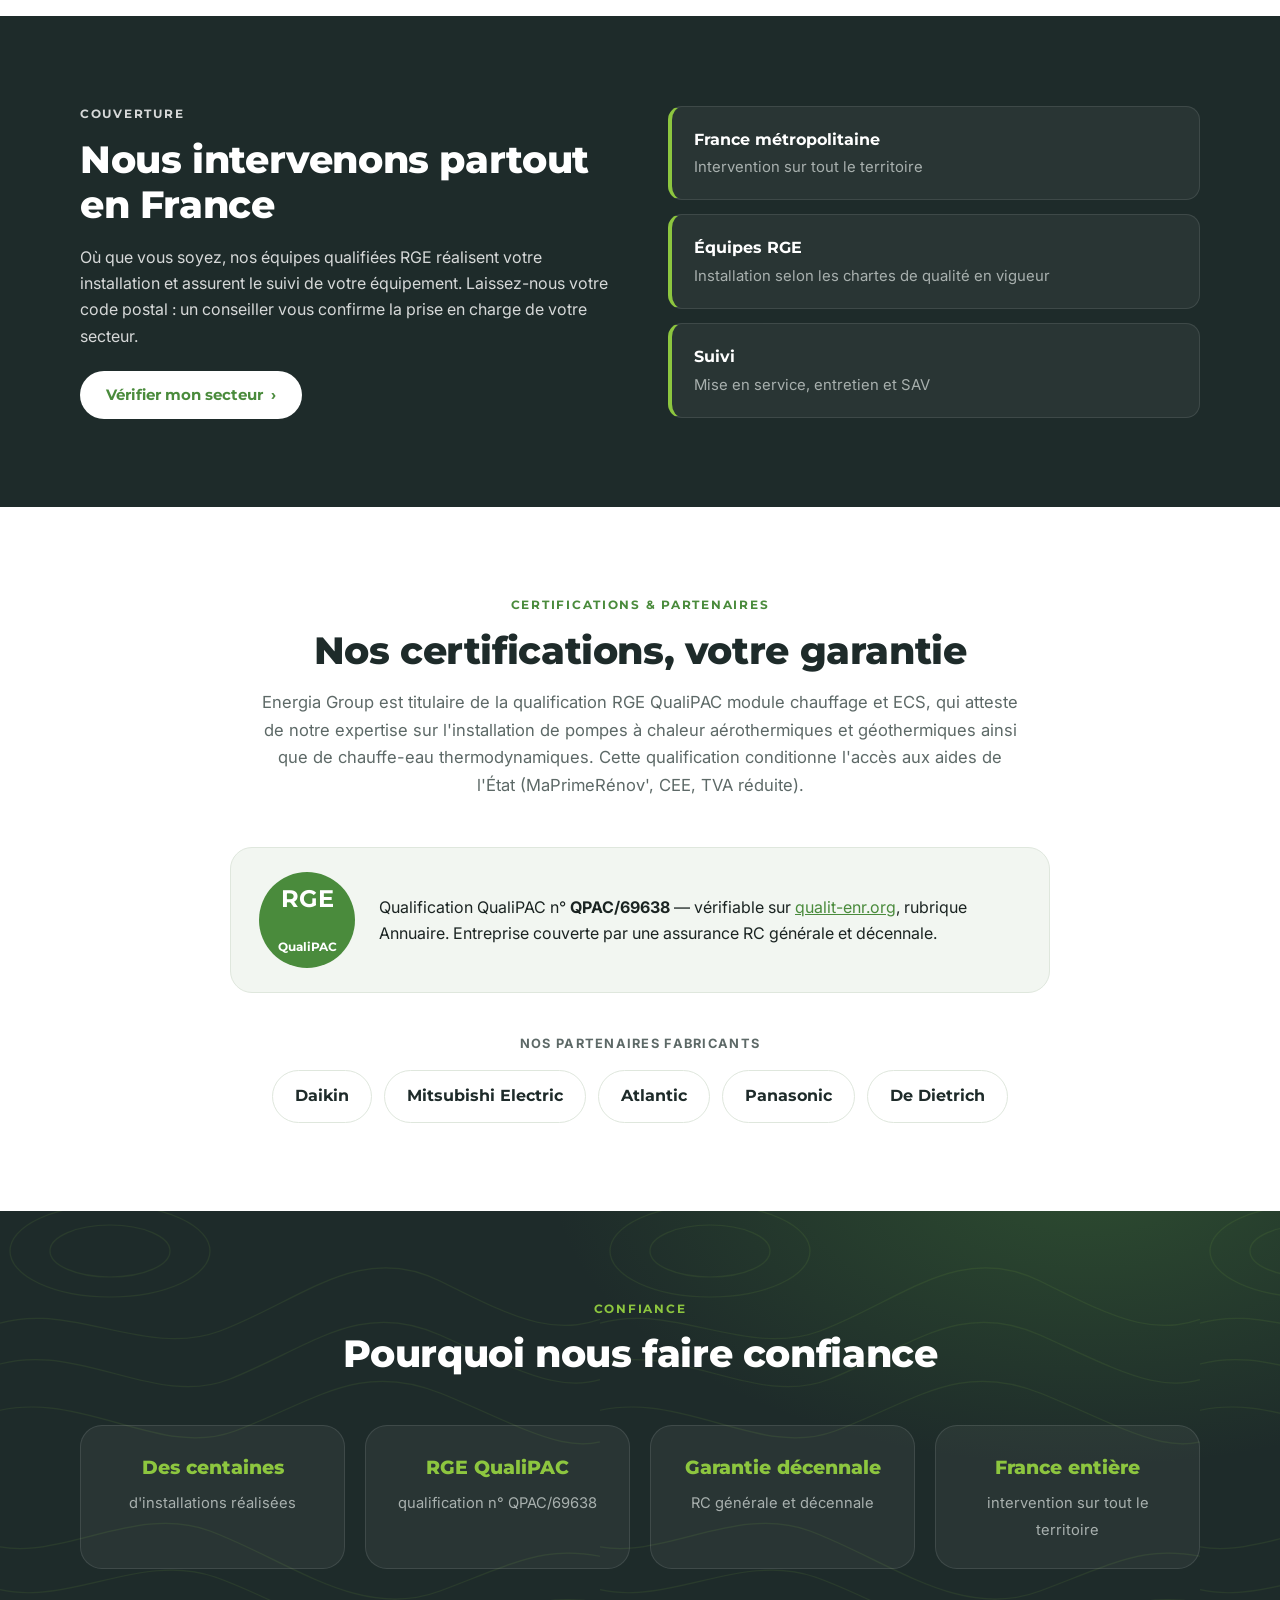
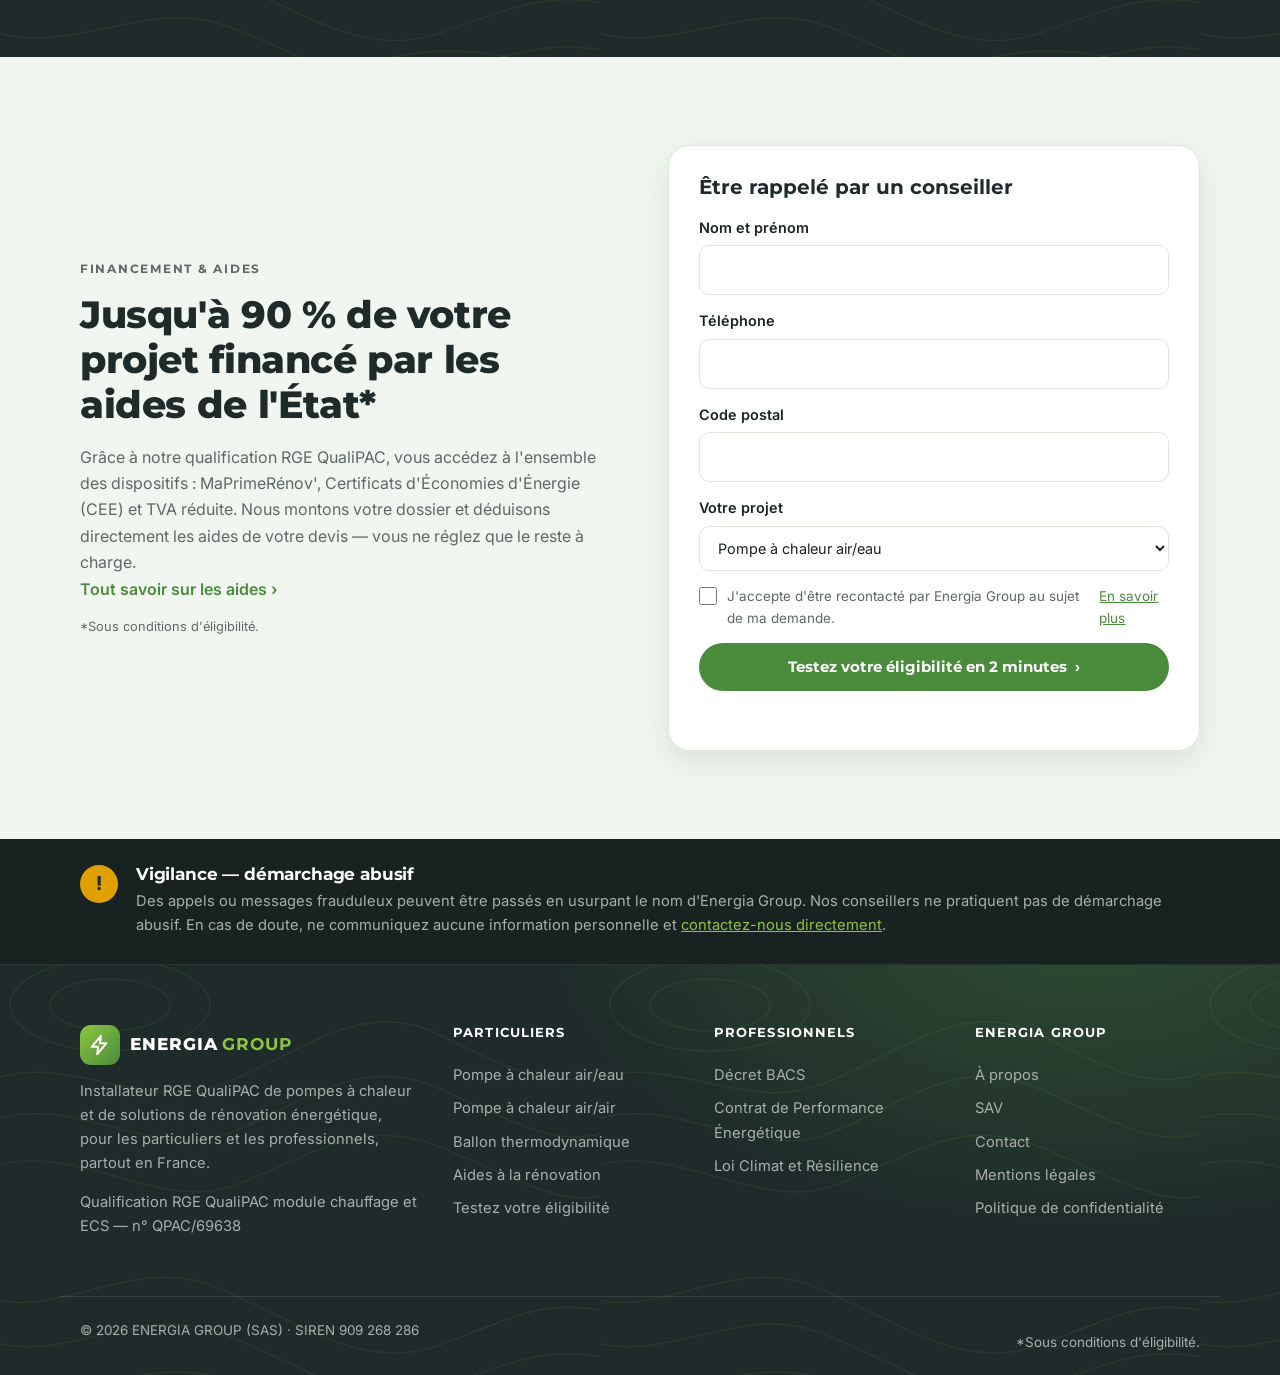
==== commit dbddc3ed: "Refonte selon le cahier des charges : parcours B2C pompe à chaleur Le site initial avait été généré " ====
--- a/index.html
+++ b/index.html
@@ -1,319 +1,313 @@
 <!DOCTYPE html>
 <html lang="fr">
 <head>
-  <meta charset="UTF-8" />
-  <meta name="viewport" content="width=device-width, initial-scale=1.0" />
-  <meta name="description" content="Energia Group — Votre partenaire en solutions énergétiques durables : énergie solaire, éolienne, efficacité énergétique et accompagnement sur mesure." />
-  <meta name="theme-color" content="#0a3d2c" />
-  <title>Energia Group — Énergie durable pour un avenir meilleur</title>
-  <link rel="preconnect" href="https://fonts.googleapis.com" />
-  <link rel="preconnect" href="https://fonts.gstatic.com" crossorigin />
-  <link href="https://fonts.googleapis.com/css2?family=Poppins:wght@500;600;700;800&family=Inter:wght@400;500;600&display=swap" rel="stylesheet" />
-  <link rel="stylesheet" href="css/styles.css" />
+  <meta charset="UTF-8">
+  <meta name="viewport" content="width=device-width, initial-scale=1">
+  <title>Pompe à chaleur jusqu'à 90 % financée* | Energia Group — installateur RGE QualiPAC</title>
+  <meta name="description" content="Energia Group, installateur RGE QualiPAC : pompe à chaleur air/eau, air/air et ballon thermodynamique. Aides de l'État déduites du devis, étude sous 48 h, France entière.">
+  <meta name="theme-color" content="#1E2B2A">
+  <meta property="og:title" content="Pompe à chaleur jusqu'à 90 % financée* | Energia Group — installateur RGE QualiPAC">
+  <meta property="og:description" content="Energia Group, installateur RGE QualiPAC : pompe à chaleur air/eau, air/air et ballon thermodynamique. Aides de l'État déduites du devis, étude sous 48 h, France entière.">
+  <meta property="og:type" content="website">
+  <link rel="icon" href="img/favicon.svg" type="image/svg+xml">
+  <link rel="preconnect" href="https://fonts.googleapis.com">
+  <link rel="preconnect" href="https://fonts.gstatic.com" crossorigin>
+  <link href="https://fonts.googleapis.com/css2?family=Montserrat:wght@600;700;800&family=Inter:wght@400;500;600&display=swap" rel="stylesheet">
+  <link rel="stylesheet" href="css/styles.css">
 </head>
 <body>
-  <!-- Header / Navigation -->
+
+  <a class="skip" href="#main">Aller au contenu</a>
   <header class="site-header" id="header">
     <div class="container header-inner">
-      <a href="#accueil" class="logo" aria-label="Energia Group — Accueil">
-        <span class="logo-mark" aria-hidden="true">
-          <svg viewBox="0 0 24 24" width="26" height="26" fill="none" stroke="currentColor" stroke-width="2" stroke-linecap="round" stroke-linejoin="round">
-            <path d="M13 2 3 14h7l-1 8 10-12h-7l1-8z" />
-          </svg>
-        </span>
-        <span class="logo-text">Energia<strong>Group</strong></span>
+      <a href="" class="logo" aria-label="Energia Group — Accueil">
+        <span class="logo-mark"><svg viewBox="0 0 24 24" width="22" height="22" fill="none" stroke="currentColor" stroke-width="2.2" stroke-linecap="round" stroke-linejoin="round" aria-hidden="true"><path d="M13 2 3 14h7l-1 8 10-12h-7l1-8z"/></svg></span>
+        <span class="logo-text">ENERGIA<strong>GROUP</strong></span>
       </a>
-
       <nav class="nav" id="nav" aria-label="Navigation principale">
-        <a href="#accueil">Accueil</a>
-        <a href="#services">Services</a>
-        <a href="#apropos">À propos</a>
-        <a href="#chiffres">Réalisations</a>
-        <a href="#temoignages">Témoignages</a>
-        <a href="#contact" class="nav-cta">Devis gratuit</a>
+        <div class="nav-item has-sub"><a href="particuliers/">Particuliers</a><div class="sub"><a href="particuliers/pompe-a-chaleur-air-eau/">Pompe à chaleur air/eau</a><a href="particuliers/pompe-a-chaleur-air-air/">Pompe à chaleur air/air</a><a href="particuliers/ballon-thermodynamique/">Ballon thermodynamique</a><a href="particuliers/#autres-solutions">Poêle à granulés, VMC, isolation</a><a href="particuliers/aides-renovation/">Aides à la rénovation</a></div></div><div class="nav-item has-sub"><a href="professionnels/">Professionnels</a><div class="sub"><a href="professionnels/#decret-bacs">Décret BACS</a><a href="professionnels/#cpe">Contrat de Performance Énergétique</a><a href="professionnels/#loi-climat">Loi Climat et Résilience</a></div></div><div class="nav-item"><a href="a-propos/">À propos</a></div><div class="nav-item"><a href="contact/#sav">SAV</a></div><div class="nav-item"><a href="contact/">Contact</a></div>
+        <div class="nav-ctas">
+          <a href="eligibilite/" class="btn btn-green btn-sm">Testez votre éligibilité</a>
+          <a href="professionnels/" class="btn btn-outline btn-sm">Espace Pro</a>
+        </div>
       </nav>
-
       <button class="nav-toggle" id="navToggle" aria-label="Ouvrir le menu" aria-expanded="false" aria-controls="nav">
         <span></span><span></span><span></span>
       </button>
     </div>
   </header>
-
-  <main>
-    <!-- Hero -->
-    <section class="hero" id="accueil">
-      <div class="hero-bg" aria-hidden="true"></div>
+  <main id="main">
+    <section class="hero dark topo">
       <div class="container hero-inner">
         <div class="hero-content">
-          <p class="eyebrow">⚡ Solutions énergétiques durables</p>
-          <h1>L'énergie de demain, <span>disponible aujourd'hui</span></h1>
-          <p class="lead">
-            Energia Group conçoit, installe et optimise des solutions d'énergie renouvelable
-            pour les particuliers, les entreprises et les collectivités. Réduisez vos factures
-            et votre empreinte carbone, durablement.
-          </p>
+          <p class="eyebrow">ENERGIA GROUP</p>
+          <h1>Vous avez le projet d'installer une pompe à chaleur&nbsp;?</h1>
+          <p class="hero-sub">Jusqu'à <strong>90 % financé</strong> par les aides de l'État*</p>
+          <p class="lead">Spécialiste de la rénovation énergétique, nous accompagnons particuliers et
+          professionnels de l'audit jusqu'à l'obtention de vos aides.</p>
+          <p class="lead muted-light">Expert en travaux de rénovation énergétique, nous mettons en œuvre les
+          solutions les plus performantes — pompe à chaleur, ballon thermodynamique, isolation — et gérons
+          votre projet de bout en bout&nbsp;: du financement à la récupération de vos aides.</p>
           <div class="hero-actions">
-            <a href="#contact" class="btn btn-primary">Demander un devis</a>
-            <a href="#services" class="btn btn-ghost">Découvrir nos services</a>
+            <a href="eligibilite/" class="btn btn-white btn-lg">Testez votre éligibilité <span aria-hidden="true">›</span></a>
+            <a href="professionnels/" class="btn btn-outline-light btn-lg">Vous êtes un professionnel&nbsp;? <span aria-hidden="true">›</span></a>
           </div>
-          <ul class="hero-badges">
-            <li>✔ Certifié RGE</li>
-            <li>✔ Garantie 25 ans</li>
-            <li>✔ Étude gratuite</li>
+          <p class="fineprint">*Sous conditions d'éligibilité.</p>
+        </div>
+        <aside class="hero-card" aria-label="Test d'éligibilité rapide">
+          <p class="hero-card-title">Votre éligibilité en 2 minutes</p>
+          <form class="quick-elig" action="eligibilite/" method="get">
+            <label for="qe-chauffage">Votre chauffage actuel</label>
+            <select id="qe-chauffage" name="chauffage">
+              <option value="fioul">Chaudière fioul</option>
+              <option value="gaz">Chaudière gaz</option>
+              <option value="electrique">Radiateurs électriques</option>
+              <option value="bois">Bois / charbon</option>
+              <option value="autre">Autre</option>
+            </select>
+            <label for="qe-cp">Code postal du logement</label>
+            <input id="qe-cp" name="cp" inputmode="numeric" pattern="[0-9]{5}" maxlength="5" placeholder="Ex. 92300">
+            <button class="btn btn-green btn-block" type="submit">Continuer <span aria-hidden="true">›</span></button>
+          </form>
+          <ul class="hero-card-points">
+            <li>Gratuit et sans engagement</li>
+            <li>Réponse sous 48 h</li>
+            <li>Aides déduites du devis</li>
           </ul>
-        </div>
-      </div>
-    </section>
-
-    <!-- Services -->
-    <section class="section" id="services">
-      <div class="container">
-        <div class="section-head">
-          <p class="eyebrow">Nos expertises</p>
-          <h2>Des services pensés pour votre transition énergétique</h2>
-          <p class="section-sub">De l'audit à la maintenance, nous vous accompagnons à chaque étape de votre projet.</p>
-        </div>
-
-        <div class="grid grid-3">
-          <article class="card">
-            <div class="card-icon">☀️</div>
-            <h3>Énergie solaire</h3>
-            <p>Installation de panneaux photovoltaïques sur mesure pour produire votre propre électricité verte et la revendre.</p>
-          </article>
-          <article class="card">
-            <div class="card-icon">🌬️</div>
-            <h3>Énergie éolienne</h3>
-            <p>Petites et moyennes éoliennes adaptées à votre site pour exploiter la force du vent toute l'année.</p>
-          </article>
-          <article class="card">
-            <div class="card-icon">🔋</div>
-            <h3>Stockage & batteries</h3>
-            <p>Solutions de stockage intelligentes pour consommer votre énergie au bon moment et gagner en autonomie.</p>
-          </article>
-          <article class="card">
-            <div class="card-icon">🏠</div>
-            <h3>Efficacité énergétique</h3>
-            <p>Isolation, pompes à chaleur et pilotage connecté pour réduire durablement votre consommation.</p>
-          </article>
-          <article class="card">
-            <div class="card-icon">📊</div>
-            <h3>Audit énergétique</h3>
-            <p>Diagnostic complet de votre bâtiment et plan d'action chiffré pour maximiser vos économies.</p>
-          </article>
-          <article class="card">
-            <div class="card-icon">🛠️</div>
-            <h3>Maintenance & suivi</h3>
-            <p>Contrats d'entretien et supervision à distance pour garantir la performance de vos installations.</p>
-          </article>
-        </div>
-      </div>
-    </section>
-
-    <!-- About -->
-    <section class="section section-alt" id="apropos">
-      <div class="container about-inner">
-        <div class="about-media" aria-hidden="true">
-          <div class="about-glow"></div>
-          <div class="about-stat-card">
-            <span class="big">100%</span>
-            <span>énergie renouvelable</span>
-          </div>
-        </div>
-        <div class="about-content">
-          <p class="eyebrow">À propos d'Energia Group</p>
-          <h2>Un partenaire engagé pour un avenir bas carbone</h2>
-          <p>
-            Depuis plus de 15 ans, Energia Group accompagne ses clients dans leur transition
-            énergétique. Notre équipe d'ingénieurs et de techniciens certifiés met son
-            expertise au service de projets ambitieux, fiables et rentables.
-          </p>
-          <ul class="check-list">
-            <li>Des solutions clés en main, de l'étude à la mise en service</li>
-            <li>Un accompagnement administratif et aux aides de l'État</li>
-            <li>Des équipements premium garantis et performants</li>
-            <li>Un interlocuteur unique tout au long de votre projet</li>
-          </ul>
-          <a href="#contact" class="btn btn-primary">Parler à un expert</a>
-        </div>
-      </div>
-    </section>
-
-    <!-- Stats -->
-    <section class="section stats" id="chiffres">
-      <div class="container">
-        <div class="grid grid-4">
-          <div class="stat">
-            <span class="stat-num" data-target="1200" data-suffix="+">0</span>
-            <span class="stat-label">Installations réalisées</span>
-          </div>
-          <div class="stat">
-            <span class="stat-num" data-target="15" data-suffix=" ans">0</span>
-            <span class="stat-label">D'expérience</span>
-          </div>
-          <div class="stat">
-            <span class="stat-num" data-target="98" data-suffix="%">0</span>
-            <span class="stat-label">Clients satisfaits</span>
-          </div>
-          <div class="stat">
-            <span class="stat-num" data-target="45" data-suffix=" GWh">0</span>
-            <span class="stat-label">Produits par an</span>
-          </div>
-        </div>
-      </div>
-    </section>
-
-    <!-- Process -->
-    <section class="section section-alt" id="process">
-      <div class="container">
-        <div class="section-head">
-          <p class="eyebrow">Notre méthode</p>
-          <h2>Votre projet en 4 étapes simples</h2>
-        </div>
-        <div class="grid grid-4 steps">
-          <div class="step">
-            <span class="step-num">1</span>
-            <h3>Étude & audit</h3>
-            <p>Analyse de vos besoins et de votre site pour dimensionner la solution idéale.</p>
-          </div>
-          <div class="step">
-            <span class="step-num">2</span>
-            <h3>Devis sur mesure</h3>
-            <p>Proposition détaillée, transparente et accompagnée des aides disponibles.</p>
-          </div>
-          <div class="step">
-            <span class="step-num">3</span>
-            <h3>Installation</h3>
-            <p>Pose réalisée par nos équipes certifiées, dans le respect des délais.</p>
-          </div>
-          <div class="step">
-            <span class="step-num">4</span>
-            <h3>Suivi & performance</h3>
-            <p>Mise en service, supervision et maintenance pour une performance durable.</p>
-          </div>
-        </div>
-      </div>
-    </section>
-
-    <!-- Testimonials -->
-    <section class="section" id="temoignages">
-      <div class="container">
-        <div class="section-head">
-          <p class="eyebrow">Ils nous font confiance</p>
-          <h2>Ce que disent nos clients</h2>
-        </div>
-        <div class="grid grid-3">
-          <figure class="quote">
-            <div class="stars" aria-label="Note 5 sur 5">★★★★★</div>
-            <blockquote>« Installation impeccable et facture d'électricité divisée par trois. Une équipe à l'écoute du début à la fin. »</blockquote>
-            <figcaption><strong>Sophie L.</strong><span>Particulier, Lyon</span></figcaption>
-          </figure>
-          <figure class="quote">
-            <div class="stars" aria-label="Note 5 sur 5">★★★★★</div>
-            <blockquote>« Energia Group a équipé nos entrepôts en photovoltaïque. ROI atteint plus vite que prévu. Très professionnels. »</blockquote>
-            <figcaption><strong>Marc D.</strong><span>Directeur, PME logistique</span></figcaption>
-          </figure>
-          <figure class="quote">
-            <div class="stars" aria-label="Note 5 sur 5">★★★★★</div>
-            <blockquote>« Un vrai accompagnement sur les aides et un suivi de production très clair. Je recommande sans hésiter. »</blockquote>
-            <figcaption><strong>Nadia B.</strong><span>Collectivité locale</span></figcaption>
-          </figure>
-        </div>
-      </div>
-    </section>
-
-    <!-- CTA / Contact -->
-    <section class="section section-cta" id="contact">
-      <div class="container contact-inner">
-        <div class="contact-info">
-          <p class="eyebrow">Contact</p>
-          <h2>Lançons votre projet énergétique</h2>
-          <p>Recevez une étude gratuite et sans engagement sous 48h. Nos experts vous rappellent rapidement.</p>
-          <ul class="contact-list">
-            <li><span aria-hidden="true">📍</span> 12 avenue de l'Énergie, 75000 Paris</li>
-            <li><span aria-hidden="true">📞</span> <a href="tel:+33123456789">+33 1 23 45 67 89</a></li>
-            <li><span aria-hidden="true">✉️</span> <a href="mailto:contact@energiagroup.fr">contact@energiagroup.fr</a></li>
-          </ul>
-        </div>
-
-        <form class="contact-form" id="contactForm" novalidate>
-          <div class="field">
-            <label for="name">Nom complet</label>
-            <input type="text" id="name" name="name" required placeholder="Jean Dupont" />
-          </div>
-          <div class="field">
-            <label for="email">Email</label>
-            <input type="email" id="email" name="email" required placeholder="jean.dupont@email.fr" />
-          </div>
-          <div class="field">
-            <label for="phone">Téléphone</label>
-            <input type="tel" id="phone" name="phone" placeholder="06 12 34 56 78" />
-          </div>
-          <div class="field">
-            <label for="project">Votre projet</label>
-            <select id="project" name="project">
-              <option value="">Sélectionnez…</option>
-              <option>Énergie solaire</option>
-              <option>Énergie éolienne</option>
-              <option>Stockage / batteries</option>
-              <option>Efficacité énergétique</option>
-              <option>Audit énergétique</option>
-              <option>Autre</option>
-            </select>
-          </div>
-          <div class="field field-full">
-            <label for="message">Message</label>
-            <textarea id="message" name="message" rows="4" placeholder="Décrivez votre besoin…"></textarea>
-          </div>
-          <button type="submit" class="btn btn-primary btn-block">Envoyer ma demande</button>
-          <p class="form-status" id="formStatus" role="status" aria-live="polite"></p>
-        </form>
+        </aside>
+      </div>
+    </section>
+
+    <section class="keyfigures green">
+      <div class="container keyfigures-grid">
+        <div><strong>Des centaines</strong><span>d'installations réalisées</span></div>
+        <div><strong>Jusqu'à 90 %</strong><span>financé par les aides de l'État*</span></div>
+        <div><strong>48 h</strong><span>pour l'étude de votre dossier</span></div>
+        <div><strong>France entière</strong><span>intervention sur tout le territoire</span></div>
+      </div>
+    </section>
+
+    <section class="section">
+      <div class="container">
+        <div class="section-head">
+          <p class="eyebrow">Choisissez votre profil</p>
+          <h2>Un accompagnement adapté à votre profil</h2>
+        </div>
+        <div class="profiles">
+          <a class="profile-card profile-b2c" href="particuliers/">
+            <span class="tag">Particuliers</span>
+            <h3>Vous êtes un particulier</h3>
+            <p>Remplacez votre ancien système de chauffage, réduisez vos factures et bénéficiez des aides de l'État.</p>
+            <span class="link">Découvrir nos solutions <span aria-hidden="true">›</span></span>
+          </a>
+          <a class="profile-card profile-b2b" href="professionnels/">
+            <span class="tag">Professionnels</span>
+            <h3>Vous êtes un professionnel</h3>
+            <p>Mise en conformité réglementaire et performance énergétique de vos bâtiments&nbsp;: Décret BACS, CPE, Loi Climat et Résilience.</p>
+            <span class="link">Accéder à l'espace pro <span aria-hidden="true">›</span></span>
+          </a>
+        </div>
+      </div>
+    </section>
+
+    <section class="section section-alt">
+      <div class="container split">
+        <div>
+          <p class="eyebrow">Notre approche</p>
+          <h2>Energia Group vous accompagne vers un logement plus performant</h2>
+          <p class="lead-dark">Nous remplaçons votre ancienne chaudière par un système de chauffage performant,
+          pour des économies pouvant atteindre <strong>3&nbsp;000&nbsp;€/an</strong>*.</p>
+        </div>
+        <ul class="guarantees">
+          <li><span class="g-icon" aria-hidden="true">48h</span><div><h3>Audit de votre dossier en 48 h</h3><p>Un conseiller étudie votre projet et vos aides rapidement.</p></div></li>
+          <li><span class="g-icon" aria-hidden="true">RGE</span><div><h3>Entreprise qualifiée RGE QualiPAC</h3><p>Qualification n° QPAC/69638, condition d'accès aux aides de l'État.</p></div></li>
+          <li><span class="g-icon" aria-hidden="true">€</span><div><h3>Aides déduites directement de votre devis</h3><p>Vous ne réglez que le reste à charge.</p></div></li>
+        </ul>
+      </div>
+    </section>
+
+    <section class="section dark topo">
+      <div class="container">
+        <div class="section-head">
+          <p class="eyebrow">Votre parcours</p>
+          <h2>Votre projet en 3 étapes</h2>
+        </div>
+        <ol class="steps">
+          <li><span class="step-num">1</span><h3>Devis gratuit</h3>
+            <p>Un conseiller détermine vos besoins et établit un devis sur mesure.</p></li>
+          <li><span class="step-num">2</span><h3>Accompagnement</h3>
+            <p>Nous obtenons vos aides de l'État et les déduisons du devis final.</p></li>
+          <li><span class="step-num">3</span><h3>Installation</h3>
+            <p>Nos équipes RGE installent votre matériel selon les chartes de qualité en vigueur.</p></li>
+        </ol>
+      </div>
+    </section>
+
+    <section class="section">
+      <div class="container">
+        <div class="section-head">
+          <p class="eyebrow">Nos solutions</p>
+          <h2>Des équipements performants pour votre logement</h2>
+        </div>
+        <div class="products">
+          <a class="product" href="particuliers/pompe-a-chaleur-air-eau/">
+            <span class="product-tag">Le plus demandé</span>
+            <h3>Pompe à chaleur air/eau</h3>
+            <p>Remplace votre chaudière fioul ou gaz. Chauffage par radiateurs ou plancher chauffant, et eau chaude sanitaire.</p>
+            <span class="link">En savoir plus <span aria-hidden="true">›</span></span></a>
+          <a class="product" href="particuliers/pompe-a-chaleur-air-air/">
+            <h3>Pompe à chaleur air/air</h3>
+            <p>Chauffage et climatisation réversible pour un confort toute l'année.</p>
+            <span class="link">En savoir plus <span aria-hidden="true">›</span></span></a>
+          <a class="product" href="particuliers/ballon-thermodynamique/">
+            <h3>Ballon thermodynamique</h3>
+            <p>Produisez votre eau chaude en consommant jusqu'à trois fois moins d'électricité qu'un cumulus classique.</p>
+            <span class="link">En savoir plus <span aria-hidden="true">›</span></span></a>
+          <a class="product" href="particuliers/#autres-solutions">
+            <h3>Poêle à granulés, VMC, isolation</h3>
+            <p>Complétez votre rénovation pour réduire encore vos besoins de chauffage.</p>
+            <span class="link">En savoir plus <span aria-hidden="true">›</span></span></a>
+        </div>
+      </div>
+    </section>
+
+    <section class="section dark coverage">
+      <div class="container split">
+        <div>
+          <p class="eyebrow">Couverture</p>
+          <h2>Nous intervenons partout en France</h2>
+          <p>Où que vous soyez, nos équipes qualifiées RGE réalisent votre installation et assurent le suivi
+          de votre équipement. Laissez-nous votre code postal&nbsp;: un conseiller vous confirme la prise en
+          charge de votre secteur.</p>
+          <a href="eligibilite/" class="btn btn-white">Vérifier mon secteur <span aria-hidden="true">›</span></a>
+        </div>
+        <ul class="coverage-points">
+          <li><strong>France métropolitaine</strong><span>Intervention sur tout le territoire</span></li>
+          <li><strong>Équipes RGE</strong><span>Installation selon les chartes de qualité en vigueur</span></li>
+          <li><strong>Suivi</strong><span>Mise en service, entretien et SAV</span></li>
+        </ul>
+      </div>
+    </section>
+
+    <section class="section">
+      <div class="container">
+        <div class="section-head">
+          <p class="eyebrow">Certifications &amp; partenaires</p>
+          <h2>Nos certifications, votre garantie</h2>
+          <p class="section-sub">Energia Group est titulaire de la qualification RGE QualiPAC module chauffage et ECS,
+          qui atteste de notre expertise sur l'installation de pompes à chaleur aérothermiques et géothermiques
+          ainsi que de chauffe-eau thermodynamiques. Cette qualification conditionne l'accès aux aides de l'État
+          (MaPrimeRénov', CEE, TVA réduite).</p>
+        </div>
+        <div class="cert-box">
+          <div class="cert-badge"><strong>RGE</strong><span>QualiPAC</span></div>
+          <p>Qualification QualiPAC n° <strong>QPAC/69638</strong> — vérifiable sur
+          <a href="https://www.qualit-enr.org/annuaire/" target="_blank" rel="noopener">qualit-enr.org</a>, rubrique Annuaire.
+          Entreprise couverte par une assurance RC générale et décennale.</p>
+        </div>
+        <p class="brands-title">Nos partenaires fabricants</p>
+        <ul class="brands"><li>Daikin</li><li>Mitsubishi Electric</li><li>Atlantic</li><li>Panasonic</li><li>De Dietrich</li></ul>
+      </div>
+    </section>
+
+    <section class="section dark topo">
+      <div class="container">
+        <div class="section-head">
+          <p class="eyebrow">Confiance</p>
+          <h2>Pourquoi nous faire confiance</h2>
+        </div>
+        <div class="trust">
+          <div><strong>Des centaines</strong><span>d'installations réalisées</span></div>
+          <div><strong>RGE QualiPAC</strong><span>qualification n° QPAC/69638</span></div>
+          <div><strong>Garantie décennale</strong><span>RC générale et décennale</span></div>
+          <div><strong>France entière</strong><span>intervention sur tout le territoire</span></div>
+        </div>
+      </div>
+    </section>
+
+    <section class="section section-alt" id="financement">
+      <div class="container split">
+        <div>
+          <p class="eyebrow">Financement &amp; aides</p>
+          <h2>Jusqu'à 90 % de votre projet financé par les aides de l'État*</h2>
+          <p>Grâce à notre qualification RGE QualiPAC, vous accédez à l'ensemble des dispositifs&nbsp;:
+          MaPrimeRénov', Certificats d'Économies d'Énergie (CEE) et TVA réduite. Nous montons votre dossier
+          et déduisons directement les aides de votre devis — vous ne réglez que le reste à charge.</p>
+          <a href="particuliers/aides-renovation/" class="link">Tout savoir sur les aides <span aria-hidden="true">›</span></a>
+          <p class="fineprint dark-text">*Sous conditions d'éligibilité.</p>
+        </div>
+        <div class="form-card">
+          <h3>Être rappelé par un conseiller</h3>
+          <form class="lead-form" data-lead-form data-source="Accueil — rappel" novalidate>
+            <label>Nom et prénom<input name="nom" autocomplete="name" required></label>
+            <label>Téléphone<input name="telephone" type="tel" autocomplete="tel" required></label>
+            <label>Code postal<input name="code_postal" inputmode="numeric" maxlength="5" required></label>
+            <label>Votre projet
+              <select name="projet">
+                <option>Pompe à chaleur air/eau</option><option>Pompe à chaleur air/air</option>
+                <option>Ballon thermodynamique</option><option>Autre / je ne sais pas</option>
+              </select></label>
+            <label class="consent"><input type="checkbox" name="consentement" required>
+              J'accepte d'être recontacté par Energia Group au sujet de ma demande.
+              <a href="mentions-legales/#confidentialite">En savoir plus</a></label>
+            <button class="btn btn-green btn-block" type="submit">Testez votre éligibilité en 2 minutes <span aria-hidden="true">›</span></button>
+            <p class="form-status" role="status" aria-live="polite"></p>
+          </form>
+        </div>
       </div>
     </section>
   </main>
 
-  <!-- Footer -->
-  <footer class="site-footer">
+  <section class="vigilance dark">
+    <div class="container vigilance-inner">
+      <div class="vigilance-icon" aria-hidden="true">!</div>
+      <div>
+        <h2 class="h4">Vigilance — démarchage abusif</h2>
+        <p>Des appels ou messages frauduleux peuvent être passés en usurpant le nom d'Energia Group.
+        Nos conseillers ne pratiquent pas de démarchage abusif. En cas de doute, ne communiquez aucune
+        information personnelle et <a href="contact/">contactez-nous directement</a>.</p>
+      </div>
+    </div>
+  </section>
+  <footer class="site-footer dark topo">
     <div class="container footer-inner">
       <div class="footer-brand">
-        <a href="#accueil" class="logo logo-light">
-          <span class="logo-mark" aria-hidden="true">
-            <svg viewBox="0 0 24 24" width="24" height="24" fill="none" stroke="currentColor" stroke-width="2" stroke-linecap="round" stroke-linejoin="round">
-              <path d="M13 2 3 14h7l-1 8 10-12h-7l1-8z" />
-            </svg>
-          </span>
-          <span class="logo-text">Energia<strong>Group</strong></span>
-        </a>
-        <p>L'énergie durable au service de votre avenir.</p>
-      </div>
-      <nav class="footer-col" aria-label="Liens services">
-        <h4>Services</h4>
-        <a href="#services">Énergie solaire</a>
-        <a href="#services">Énergie éolienne</a>
-        <a href="#services">Stockage</a>
-        <a href="#services">Audit énergétique</a>
+        <a href="" class="logo logo-light"><span class="logo-mark"><svg viewBox="0 0 24 24" width="22" height="22" fill="none" stroke="currentColor" stroke-width="2.2" stroke-linecap="round" stroke-linejoin="round" aria-hidden="true"><path d="M13 2 3 14h7l-1 8 10-12h-7l1-8z"/></svg></span>
+          <span class="logo-text">ENERGIA<strong>GROUP</strong></span></a>
+        <p>Installateur RGE QualiPAC de pompes à chaleur et de solutions de rénovation énergétique,
+        pour les particuliers et les professionnels, partout en France.</p>
+        <p class="small">Qualification RGE QualiPAC module chauffage et ECS — n° QPAC/69638</p>
+        <div class="socials" data-socials></div>
+      </div>
+      <nav class="footer-col" aria-label="Particuliers">
+        <h3 class="h5">Particuliers</h3>
+        <a href="particuliers/pompe-a-chaleur-air-eau/">Pompe à chaleur air/eau</a>
+        <a href="particuliers/pompe-a-chaleur-air-air/">Pompe à chaleur air/air</a>
+        <a href="particuliers/ballon-thermodynamique/">Ballon thermodynamique</a>
+        <a href="particuliers/aides-renovation/">Aides à la rénovation</a>
+        <a href="eligibilite/">Testez votre éligibilité</a>
       </nav>
-      <nav class="footer-col" aria-label="Liens entreprise">
-        <h4>Entreprise</h4>
-        <a href="#apropos">À propos</a>
-        <a href="#chiffres">Réalisations</a>
-        <a href="#temoignages">Témoignages</a>
-        <a href="#contact">Contact</a>
+      <nav class="footer-col" aria-label="Professionnels">
+        <h3 class="h5">Professionnels</h3>
+        <a href="professionnels/#decret-bacs">Décret BACS</a>
+        <a href="professionnels/#cpe">Contrat de Performance Énergétique</a>
+        <a href="professionnels/#loi-climat">Loi Climat et Résilience</a>
       </nav>
-      <div class="footer-col">
-        <h4>Suivez-nous</h4>
-        <div class="socials">
-          <a href="#" aria-label="LinkedIn">in</a>
-          <a href="#" aria-label="Facebook">f</a>
-          <a href="#" aria-label="Instagram">◎</a>
-        </div>
-      </div>
+      <nav class="footer-col" aria-label="Energia Group">
+        <h3 class="h5">Energia Group</h3>
+        <a href="a-propos/">À propos</a>
+        <a href="contact/#sav">SAV</a>
+        <a href="contact/">Contact</a>
+        <a href="mentions-legales/">Mentions légales</a>
+        <a href="mentions-legales/#confidentialite">Politique de confidentialité</a>
+      </nav>
     </div>
     <div class="container footer-bottom">
-      <p>© <span id="year"></span> Energia Group. Tous droits réservés.</p>
-      <p><a href="#">Mentions légales</a> · <a href="#">Confidentialité</a></p>
+      <p>© <span data-year></span> ENERGIA GROUP (SAS) · SIREN 909 268 286</p>
+      <p>*Sous conditions d'éligibilité.</p>
     </div>
   </footer>
-
+  <script src="js/config.js"></script>
   <script src="js/main.js"></script>
 </body>
 </html>
--- a/css/styles.css
+++ b/css/styles.css
@@ -1,415 +1,353 @@
-/* ============================================
+/* ============================================================
    Energia Group — Feuille de style
-   ============================================ */
-
+   Charte : cahier des charges (fond sombre + motif topographique
+   + dégradé vert, boutons blancs à texte vert)
+   ============================================================ */
 :root {
-  --green-900: #06281d;
-  --green-800: #0a3d2c;
-  --green-700: #0f5138;
-  --green-500: #16a34a;
-  --green-400: #22c55e;
-  --lime: #a3e635;
-  --ink: #0f172a;
-  --muted: #5b6b66;
-  --bg: #ffffff;
-  --bg-alt: #f3f8f5;
-  --border: #e2ebe6;
-  --white: #ffffff;
-  --radius: 16px;
-  --radius-lg: 24px;
-  --shadow-sm: 0 1px 3px rgba(6, 40, 29, .08);
-  --shadow: 0 12px 30px rgba(6, 40, 29, .10);
-  --shadow-lg: 0 24px 60px rgba(6, 40, 29, .16);
-  --container: 1140px;
-  --transition: .25s ease;
+  --green: #4A8B3C;        /* Vert Energia : logo, liens, CTA */
+  --green-dark: #3a7030;
+  --green-light: #8DC63F;  /* dégradé, accents */
+  --dark: #1E2B2A;         /* anthracite vert : hero, bandeaux */
+  --dark-2: #253533;
+  --white: #FFFFFF;
+  --grey-light: #A8B0AE;   /* texte secondaire sur fond foncé */
+  --ink: #1b2422;
+  --muted: #5d6967;
+  --bg-alt: #f2f6f1;
+  --border: #dfe7dd;
+  --radius: 14px;
+  --radius-lg: 22px;
+  --shadow: 0 10px 30px rgba(30, 43, 42, .10);
+  --shadow-lg: 0 24px 60px rgba(30, 43, 42, .22);
+  --container: 1160px;
+  --t: .2s ease;
+  --topo: url("data:image/svg+xml,%3Csvg xmlns='http://www.w3.org/2000/svg' width='600' height='600' viewBox='0 0 600 600'%3E%3Cg fill='none' stroke='%238DC63F' stroke-opacity='.10' stroke-width='1.2'%3E%3Cpath d='M-20 120c80-40 160 30 240 0s140-90 220-50 120 60 180 30'/%3E%3Cpath d='M-20 160c90-40 170 40 250 8s130-80 210-44 130 66 180 36'/%3E%3Cpath d='M-20 205c95-35 175 45 255 15s125-70 205-38 135 70 180 40'/%3E%3Cpath d='M-20 330c70 30 150-40 230-10s150 90 230 60 110-50 180-30'/%3E%3Cpath d='M-20 372c75 34 155-34 235-6s145 84 225 56 115-44 180-26'/%3E%3Cpath d='M-20 415c80 38 160-28 240-2s140 78 220 52 120-38 180-22'/%3E%3Cellipse cx='450' cy='520' rx='70' ry='34'/%3E%3Cellipse cx='450' cy='520' rx='110' ry='56'/%3E%3Cellipse cx='450' cy='520' rx='150' ry='80'/%3E%3Cellipse cx='110' cy='40' rx='60' ry='26'/%3E%3Cellipse cx='110' cy='40' rx='100' ry='46'/%3E%3C/g%3E%3C/svg%3E");
 }
 
 * { box-sizing: border-box; margin: 0; padding: 0; }
-
-html { scroll-behavior: smooth; scroll-padding-top: 80px; }
-
+html { scroll-behavior: smooth; scroll-padding-top: 90px; }
 body {
   font-family: 'Inter', system-ui, -apple-system, sans-serif;
   color: var(--ink);
-  background: var(--bg);
+  background: var(--white);
   line-height: 1.65;
   -webkit-font-smoothing: antialiased;
 }
-
-h1, h2, h3, h4 { font-family: 'Poppins', sans-serif; line-height: 1.15; color: var(--green-900); }
-
-a { color: inherit; text-decoration: none; }
-
-img { max-width: 100%; display: block; }
-
-.container { width: 100%; max-width: var(--container); margin: 0 auto; padding: 0 24px; }
+img, svg { max-width: 100%; display: block; }
+a { color: var(--green); }
+[hidden] { display: none !important; }
+
+h1, h2, h3, h4, .h4, .h5 { font-family: 'Montserrat', sans-serif; line-height: 1.18; color: var(--dark); }
+h1 { font-size: clamp(2rem, 4.6vw, 3.4rem); font-weight: 800; letter-spacing: -.01em; }
+h2 { font-size: clamp(1.6rem, 3.2vw, 2.4rem); font-weight: 800; letter-spacing: -.01em; margin-bottom: 16px; }
+h3 { font-size: 1.12rem; font-weight: 700; margin-bottom: 8px; }
+.h4 { font-size: 1.05rem; font-weight: 700; margin-bottom: 4px; }
+.h5 { font-size: .82rem; font-weight: 700; text-transform: uppercase; letter-spacing: .08em; margin-bottom: 14px; }
+p + p { margin-top: 12px; }
+.small { font-size: .85rem; }
+.center { text-align: center; margin-top: 36px; }
+
+.container { width: 100%; max-width: var(--container); margin: 0 auto; padding: 0 20px; }
+.narrow { max-width: 820px; }
+
+.skip { position: absolute; left: -9999px; top: 8px; background: var(--white); padding: 8px 14px; z-index: 300; border-radius: 8px; }
+.skip:focus { left: 8px; }
 
 .eyebrow {
-  display: inline-block;
-  font-weight: 600;
-  font-size: .82rem;
-  letter-spacing: .08em;
-  text-transform: uppercase;
-  color: var(--green-500);
-  margin-bottom: 14px;
-}
-
-/* ---------- Buttons ---------- */
+  font-family: 'Montserrat', sans-serif;
+  font-size: .78rem; font-weight: 700;
+  letter-spacing: .14em; text-transform: uppercase;
+  color: var(--green); margin-bottom: 12px;
+}
+
+/* ---------- Fonds ---------- */
+.dark { background: var(--dark); color: rgba(255, 255, 255, .88); }
+.dark h1, .dark h2, .dark h3, .dark .h4, .dark .h5 { color: var(--white); }
+.dark .eyebrow { color: var(--green-light); }
+.dark a:not(.btn) { color: var(--green-light); }
+.topo { background-image: var(--topo), radial-gradient(900px 500px at 85% -10%, rgba(74, 139, 60, .35), transparent 60%); background-size: 600px 600px, auto; }
+.green { background: linear-gradient(120deg, var(--green), #5f9e3e 55%, var(--green-light)); color: var(--white); }
+.section { padding: 88px 0; }
+.section-alt { background: var(--bg-alt); }
+.section-head { max-width: 760px; margin: 0 auto 48px; text-align: center; }
+.section-sub { color: var(--muted); font-size: 1.04rem; }
+.dark .section-sub { color: var(--grey-light); }
+
+/* ---------- Boutons ---------- */
 .btn {
-  display: inline-flex;
-  align-items: center;
-  justify-content: center;
-  gap: 8px;
-  font-family: 'Poppins', sans-serif;
-  font-weight: 600;
-  font-size: .98rem;
-  padding: 14px 28px;
-  border-radius: 999px;
-  border: 2px solid transparent;
-  cursor: pointer;
-  transition: transform var(--transition), box-shadow var(--transition), background var(--transition), color var(--transition);
-}
-.btn-primary {
-  background: linear-gradient(135deg, var(--green-500), var(--green-700));
-  color: #fff;
-  box-shadow: 0 10px 24px rgba(22, 163, 74, .35);
-}
-.btn-primary:hover { transform: translateY(-2px); box-shadow: 0 16px 32px rgba(22, 163, 74, .45); }
-.btn-ghost { background: transparent; border-color: rgba(255, 255, 255, .55); color: #fff; }
-.btn-ghost:hover { background: rgba(255, 255, 255, .12); }
+  display: inline-flex; align-items: center; justify-content: center; gap: 8px;
+  font-family: 'Montserrat', sans-serif; font-weight: 700; font-size: .95rem;
+  padding: 13px 24px; border-radius: 999px; border: 2px solid transparent;
+  text-decoration: none; cursor: pointer; transition: transform var(--t), background var(--t), color var(--t), border-color var(--t);
+  line-height: 1.2; text-align: center;
+}
+.btn:hover { transform: translateY(-1px); }
+.btn:focus-visible, a:focus-visible, input:focus-visible, select:focus-visible, textarea:focus-visible, summary:focus-visible {
+  outline: 3px solid var(--green-light); outline-offset: 2px;
+}
+.btn-white { background: var(--white); color: var(--green); }
+.btn-white:hover { background: #f1f7ec; }
+.btn-green { background: var(--green); color: var(--white); }
+.btn-green:hover { background: var(--green-dark); }
+.btn-outline { border-color: var(--green); color: var(--green); background: transparent; }
+.btn-outline:hover { background: var(--green); color: var(--white); }
+.btn-outline-light { border-color: var(--green-light); color: var(--white); background: transparent; }
+.btn-outline-light:hover { background: rgba(141, 198, 63, .15); }
+.btn-sm { padding: 9px 16px; font-size: .82rem; }
+.btn-lg { padding: 16px 30px; font-size: 1rem; }
 .btn-block { width: 100%; }
+.btn:disabled { opacity: .7; cursor: wait; transform: none; }
+.link { font-weight: 600; color: var(--green); text-decoration: none; }
 
 /* ---------- Header ---------- */
-.site-header {
-  position: fixed;
-  inset: 0 0 auto 0;
-  z-index: 100;
-  background: rgba(255, 255, 255, .85);
-  backdrop-filter: blur(12px);
-  border-bottom: 1px solid transparent;
-  transition: border-color var(--transition), box-shadow var(--transition);
-}
-.site-header.scrolled { border-color: var(--border); box-shadow: var(--shadow-sm); }
-.header-inner { display: flex; align-items: center; justify-content: space-between; height: 72px; }
-
-.logo { display: inline-flex; align-items: center; gap: 10px; font-family: 'Poppins', sans-serif; }
-.logo-mark {
-  display: grid; place-items: center;
-  width: 40px; height: 40px;
-  border-radius: 12px;
-  color: #fff;
-  background: linear-gradient(135deg, var(--green-500), var(--green-700));
-  box-shadow: 0 6px 16px rgba(22, 163, 74, .35);
-}
-.logo-text { font-weight: 600; font-size: 1.25rem; color: var(--green-900); }
-.logo-text strong { color: var(--green-500); font-weight: 800; }
-.logo-light .logo-text { color: #fff; }
-.logo-light .logo-text strong { color: var(--lime); }
-
-.nav { display: flex; align-items: center; gap: 6px; }
-.nav a {
-  font-weight: 500;
-  font-size: .96rem;
-  padding: 9px 14px;
-  border-radius: 10px;
-  color: var(--ink);
-  transition: color var(--transition), background var(--transition);
-}
-.nav a:hover { color: var(--green-600); background: var(--bg-alt); }
-.nav .nav-cta {
-  margin-left: 8px;
-  background: linear-gradient(135deg, var(--green-500), var(--green-700));
-  color: #fff;
-  font-weight: 600;
-  box-shadow: 0 8px 18px rgba(22, 163, 74, .3);
-}
-.nav .nav-cta:hover { color: #fff; transform: translateY(-1px); }
-
-.nav-toggle {
-  display: none;
-  flex-direction: column;
-  gap: 5px;
-  background: none; border: none; cursor: pointer;
-  padding: 8px;
-}
-.nav-toggle span { width: 24px; height: 2px; background: var(--green-900); border-radius: 2px; transition: var(--transition); }
+.site-header { position: sticky; top: 0; z-index: 100; background: var(--white); border-bottom: 1px solid transparent; transition: box-shadow var(--t), border-color var(--t); }
+.site-header.scrolled { border-color: var(--border); box-shadow: 0 4px 18px rgba(30, 43, 42, .07); }
+.header-inner { display: flex; align-items: center; justify-content: space-between; gap: 20px; height: 76px; }
+.logo { display: inline-flex; align-items: center; gap: 10px; text-decoration: none; flex-shrink: 0; }
+.logo-mark { display: grid; place-items: center; width: 40px; height: 40px; border-radius: 11px; color: var(--white); background: linear-gradient(135deg, var(--green-light), var(--green)); }
+.logo-text { font-family: 'Montserrat', sans-serif; font-weight: 800; font-size: 1.08rem; letter-spacing: .06em; color: var(--dark); }
+.logo-text strong { color: var(--green); margin-left: 4px; }
+.logo-light .logo-text { color: var(--white); }
+.logo-light .logo-text strong { color: var(--green-light); }
+
+.nav { display: flex; align-items: center; gap: 4px; }
+.nav-item { position: relative; }
+.nav-item > a { display: block; padding: 10px 12px; font-weight: 600; font-size: .93rem; color: var(--dark); text-decoration: none; border-radius: 8px; }
+.nav-item > a:hover, .nav-item > a.is-current { color: var(--green); }
+.has-sub > a::after { content: "▾"; font-size: .7rem; margin-left: 5px; opacity: .6; }
+.sub {
+  position: absolute; top: 100%; left: 0; min-width: 270px; padding: 10px;
+  background: var(--white); border: 1px solid var(--border); border-radius: var(--radius); box-shadow: var(--shadow);
+  opacity: 0; visibility: hidden; transform: translateY(6px); transition: var(--t);
+}
+.sub a { display: block; padding: 9px 12px; border-radius: 8px; color: var(--ink); text-decoration: none; font-size: .92rem; }
+.sub a:hover { background: var(--bg-alt); color: var(--green); }
+.has-sub:hover .sub, .has-sub:focus-within .sub { opacity: 1; visibility: visible; transform: none; }
+.nav-ctas { display: flex; gap: 8px; margin-left: 10px; }
+.nav-toggle { display: none; flex-direction: column; gap: 5px; background: none; border: 0; padding: 10px; cursor: pointer; }
+.nav-toggle span { width: 24px; height: 2px; background: var(--dark); border-radius: 2px; transition: var(--t); }
 .nav-toggle[aria-expanded="true"] span:nth-child(1) { transform: translateY(7px) rotate(45deg); }
 .nav-toggle[aria-expanded="true"] span:nth-child(2) { opacity: 0; }
 .nav-toggle[aria-expanded="true"] span:nth-child(3) { transform: translateY(-7px) rotate(-45deg); }
 
-/* ---------- Hero ---------- */
-.hero {
-  position: relative;
-  padding: 150px 0 110px;
-  color: #fff;
-  overflow: hidden;
-  isolation: isolate;
-}
-.hero-bg {
-  position: absolute; inset: 0; z-index: -1;
-  background:
-    radial-gradient(1200px 500px at 80% -10%, rgba(163, 230, 53, .25), transparent 60%),
-    radial-gradient(900px 600px at 10% 110%, rgba(34, 197, 94, .35), transparent 55%),
-    linear-gradient(135deg, var(--green-900), var(--green-700));
-}
-.hero-bg::after {
-  content: "";
-  position: absolute; inset: 0;
-  background-image: radial-gradient(rgba(255,255,255,.07) 1px, transparent 1px);
-  background-size: 26px 26px;
-  opacity: .6;
-}
-.hero-content { max-width: 720px; }
-.hero h1 { font-size: clamp(2.4rem, 5.5vw, 4rem); font-weight: 800; color: #fff; letter-spacing: -.02em; }
-.hero h1 span { color: var(--lime); }
-.hero .lead { font-size: clamp(1.05rem, 2vw, 1.25rem); color: rgba(255, 255, 255, .9); margin: 22px 0 34px; max-width: 620px; }
-.hero-actions { display: flex; flex-wrap: wrap; gap: 14px; }
-.hero-badges {
-  display: flex; flex-wrap: wrap; gap: 22px;
-  list-style: none; margin-top: 38px;
-  font-weight: 500; color: rgba(255, 255, 255, .92);
-}
-.hero .eyebrow { color: var(--lime); }
-
-/* ---------- Sections ---------- */
-.section { padding: 92px 0; }
-.section-alt { background: var(--bg-alt); }
-.section-head { max-width: 680px; margin: 0 auto 56px; text-align: center; }
-.section-head h2 { font-size: clamp(1.8rem, 3.5vw, 2.6rem); font-weight: 700; }
-.section-sub { color: var(--muted); margin-top: 14px; font-size: 1.05rem; }
-
-h2 { letter-spacing: -.01em; }
-
-/* ---------- Grid ---------- */
-.grid { display: grid; gap: 26px; }
-.grid-3 { grid-template-columns: repeat(3, 1fr); }
-.grid-4 { grid-template-columns: repeat(4, 1fr); }
-
-/* ---------- Cards ---------- */
-.card {
-  background: var(--white);
-  border: 1px solid var(--border);
-  border-radius: var(--radius);
-  padding: 32px 28px;
-  box-shadow: var(--shadow-sm);
-  transition: transform var(--transition), box-shadow var(--transition), border-color var(--transition);
-}
-.card:hover { transform: translateY(-6px); box-shadow: var(--shadow); border-color: var(--green-400); }
-.card-icon {
-  width: 58px; height: 58px;
-  display: grid; place-items: center;
-  font-size: 1.7rem;
-  border-radius: 14px;
-  background: var(--bg-alt);
-  margin-bottom: 18px;
-}
-.card h3 { font-size: 1.25rem; margin-bottom: 8px; }
-.card p { color: var(--muted); }
-
-/* ---------- About ---------- */
-.about-inner { display: grid; grid-template-columns: 1fr 1.1fr; gap: 60px; align-items: center; }
-.about-media {
-  position: relative;
-  min-height: 360px;
-  border-radius: var(--radius-lg);
-  background:
-    radial-gradient(circle at 30% 20%, rgba(163, 230, 53, .35), transparent 50%),
-    linear-gradient(135deg, var(--green-700), var(--green-900));
-  box-shadow: var(--shadow-lg);
-  overflow: hidden;
-}
-.about-glow {
-  position: absolute; width: 280px; height: 280px; right: -60px; bottom: -60px;
-  background: radial-gradient(circle, rgba(34, 197, 94, .6), transparent 70%);
-  filter: blur(20px);
-}
-.about-stat-card {
-  position: absolute; left: 28px; bottom: 28px;
-  background: rgba(255, 255, 255, .95);
-  border-radius: 16px;
-  padding: 20px 26px;
-  box-shadow: var(--shadow);
-  display: flex; flex-direction: column;
-}
-.about-stat-card .big { font-family: 'Poppins'; font-weight: 800; font-size: 2.4rem; color: var(--green-700); line-height: 1; }
-.about-stat-card span:last-child { color: var(--muted); font-size: .92rem; margin-top: 4px; }
-.about-content h2 { font-size: clamp(1.8rem, 3.5vw, 2.5rem); margin-bottom: 18px; }
-.about-content > p { color: var(--muted); font-size: 1.05rem; }
-.check-list { list-style: none; margin: 24px 0 30px; display: grid; gap: 12px; }
-.check-list li { position: relative; padding-left: 34px; color: var(--ink); }
-.check-list li::before {
-  content: "✓";
-  position: absolute; left: 0; top: 1px;
-  width: 22px; height: 22px;
-  display: grid; place-items: center;
-  border-radius: 50%;
-  background: var(--green-500); color: #fff;
-  font-size: .8rem; font-weight: 700;
-}
-
-/* ---------- Stats ---------- */
-.stats { background: var(--green-900); color: #fff; padding: 70px 0; }
-.stat { text-align: center; }
-.stat-num { display: block; font-family: 'Poppins'; font-weight: 800; font-size: clamp(2.2rem, 4vw, 3rem); color: var(--lime); }
-.stat-label { color: rgba(255, 255, 255, .82); font-size: .98rem; }
-
-/* ---------- Steps ---------- */
-.steps .step {
-  background: var(--white);
-  border: 1px solid var(--border);
-  border-radius: var(--radius);
-  padding: 30px 26px;
-  position: relative;
-}
-.step-num {
-  display: grid; place-items: center;
-  width: 46px; height: 46px;
-  border-radius: 50%;
-  background: linear-gradient(135deg, var(--green-500), var(--green-700));
-  color: #fff; font-family: 'Poppins'; font-weight: 700; font-size: 1.2rem;
-  margin-bottom: 16px;
-}
-.step h3 { font-size: 1.15rem; margin-bottom: 6px; }
-.step p { color: var(--muted); font-size: .96rem; }
-
-/* ---------- Testimonials ---------- */
-.quote {
-  background: var(--white);
-  border: 1px solid var(--border);
-  border-radius: var(--radius);
-  padding: 30px 28px;
-  box-shadow: var(--shadow-sm);
-  display: flex; flex-direction: column; gap: 16px;
-}
-.stars { color: #f59e0b; letter-spacing: 2px; }
-.quote blockquote { color: var(--ink); font-size: 1.02rem; font-style: italic; }
-.quote figcaption { display: flex; flex-direction: column; }
-.quote figcaption strong { color: var(--green-900); }
-.quote figcaption span { color: var(--muted); font-size: .9rem; }
-
-/* ---------- Contact ---------- */
-.section-cta { background: var(--bg-alt); }
-.contact-inner { display: grid; grid-template-columns: 1fr 1.1fr; gap: 56px; align-items: start; }
-.contact-info h2 { font-size: clamp(1.8rem, 3.5vw, 2.5rem); margin-bottom: 16px; }
-.contact-info > p { color: var(--muted); font-size: 1.05rem; }
-.contact-list { list-style: none; margin-top: 28px; display: grid; gap: 16px; }
-.contact-list li { display: flex; align-items: center; gap: 12px; font-weight: 500; }
-.contact-list a:hover { color: var(--green-500); }
-
-.contact-form {
-  background: var(--white);
-  border: 1px solid var(--border);
-  border-radius: var(--radius-lg);
-  padding: 34px;
-  box-shadow: var(--shadow);
-  display: grid;
-  grid-template-columns: 1fr 1fr;
-  gap: 18px;
-}
-.field { display: flex; flex-direction: column; gap: 7px; }
-.field-full { grid-column: 1 / -1; }
-.contact-form label { font-weight: 600; font-size: .9rem; color: var(--green-900); }
-.contact-form input,
-.contact-form select,
-.contact-form textarea {
-  font-family: inherit;
-  font-size: .98rem;
-  padding: 12px 14px;
-  border: 1px solid var(--border);
-  border-radius: 12px;
-  background: #fafdfb;
-  transition: border-color var(--transition), box-shadow var(--transition);
-}
-.contact-form input:focus,
-.contact-form select:focus,
-.contact-form textarea:focus {
-  outline: none;
-  border-color: var(--green-400);
-  box-shadow: 0 0 0 4px rgba(34, 197, 94, .15);
-}
-.contact-form textarea { resize: vertical; }
-.contact-form .btn-block { grid-column: 1 / -1; margin-top: 4px; }
-.form-status { grid-column: 1 / -1; font-size: .92rem; font-weight: 500; min-height: 1.2em; }
-.form-status.success { color: var(--green-600); }
-.form-status.error { color: #dc2626; }
-input.invalid, select.invalid, textarea.invalid { border-color: #dc2626; }
-
-/* ---------- Footer ---------- */
-.site-footer { background: var(--green-900); color: rgba(255, 255, 255, .8); padding: 64px 0 0; }
-.footer-inner {
-  display: grid;
-  grid-template-columns: 1.6fr 1fr 1fr 1fr;
-  gap: 40px;
-  padding-bottom: 48px;
-}
-.footer-brand p { margin-top: 14px; max-width: 260px; }
-.footer-col h4 { color: #fff; font-size: 1rem; margin-bottom: 16px; }
-.footer-col a { display: block; padding: 5px 0; color: rgba(255, 255, 255, .72); transition: color var(--transition); }
-.footer-col a:hover { color: var(--lime); }
-.socials { display: flex; gap: 12px; }
-.socials a {
-  width: 40px; height: 40px;
-  display: grid; place-items: center;
-  border-radius: 10px;
-  background: rgba(255, 255, 255, .08);
-  font-weight: 700; color: #fff;
-  transition: background var(--transition), transform var(--transition);
-}
-.socials a:hover { background: var(--green-500); transform: translateY(-2px); }
-.footer-bottom {
-  display: flex; justify-content: space-between; flex-wrap: wrap; gap: 10px;
-  padding: 22px 24px;
-  border-top: 1px solid rgba(255, 255, 255, .12);
-  font-size: .9rem;
-}
-.footer-bottom a:hover { color: var(--lime); }
-
-/* small helper for green hover var fallback */
-:root { --green-600: #15803d; }
+/* ---------- Hero accueil ---------- */
+.hero { padding: 84px 0 92px; }
+.hero-inner { display: grid; grid-template-columns: 1.35fr .9fr; gap: 56px; align-items: center; }
+.hero h1 { margin-bottom: 16px; }
+.hero-sub { font-family: 'Montserrat', sans-serif; font-size: clamp(1.15rem, 2.2vw, 1.5rem); font-weight: 700; color: var(--white); margin-bottom: 18px; }
+.hero-sub strong { color: var(--green-light); }
+.lead { font-size: 1.08rem; color: rgba(255, 255, 255, .9); max-width: 640px; }
+.muted-light { color: var(--grey-light); font-size: 1rem; }
+.hero-actions { display: flex; flex-wrap: wrap; gap: 12px; margin-top: 28px; }
+.fineprint { margin-top: 14px; font-size: .8rem; color: var(--grey-light); }
+.fineprint.dark-text { color: var(--muted); }
+.hero-card { background: var(--white); color: var(--ink); border-radius: var(--radius-lg); padding: 28px; box-shadow: var(--shadow-lg); }
+.hero-card-title { font-family: 'Montserrat', sans-serif; font-weight: 800; font-size: 1.2rem; color: var(--dark); margin-bottom: 16px; }
+.quick-elig { display: grid; gap: 8px; }
+.quick-elig label { font-weight: 600; font-size: .88rem; margin-top: 6px; }
+.quick-elig .btn { margin-top: 12px; }
+.hero-card-points { list-style: none; margin-top: 18px; display: grid; gap: 6px; font-size: .9rem; color: var(--muted); }
+.hero-card-points li::before { content: "✓"; color: var(--green); font-weight: 800; margin-right: 8px; }
+
+/* ---------- Hero pages internes ---------- */
+.page-hero { padding: 72px 0 76px; }
+.page-hero.compact { padding: 52px 0 56px; }
+.page-hero h1 { max-width: 860px; margin-bottom: 14px; }
+.page-hero .lead { max-width: 720px; }
+
+/* ---------- Chiffres clés ---------- */
+.keyfigures { padding: 34px 0; }
+.keyfigures-grid { display: grid; grid-template-columns: repeat(4, 1fr); gap: 20px; text-align: center; }
+.keyfigures strong, .trust strong { display: block; font-family: 'Montserrat', sans-serif; font-size: 1.45rem; font-weight: 800; color: var(--white); }
+.keyfigures span { font-size: .92rem; color: rgba(255, 255, 255, .92); }
+
+/* ---------- Profils ---------- */
+.profiles { display: grid; grid-template-columns: 1fr 1fr; gap: 24px; }
+.profile-card { display: block; padding: 36px; border-radius: var(--radius-lg); text-decoration: none; color: var(--ink); border: 1px solid var(--border); box-shadow: var(--shadow); transition: transform var(--t), box-shadow var(--t); }
+.profile-card:hover { transform: translateY(-3px); box-shadow: var(--shadow-lg); }
+.profile-card p { color: var(--muted); margin: 6px 0 18px; }
+.profile-b2c { background: linear-gradient(160deg, #f4faee, var(--white)); border-top: 5px solid var(--green-light); }
+.profile-b2b { background: var(--dark); color: rgba(255, 255, 255, .88); border-color: var(--dark); border-top: 5px solid var(--green); }
+.profile-b2b h3 { color: var(--white); }
+.profile-b2b p { color: var(--grey-light); }
+.profile-b2b .link { color: var(--green-light); }
+.profile-card h3 { font-size: 1.4rem; }
+.tag { display: inline-block; font-size: .74rem; font-weight: 700; letter-spacing: .1em; text-transform: uppercase; padding: 5px 12px; border-radius: 999px; background: rgba(74, 139, 60, .12); color: var(--green); margin-bottom: 14px; }
+.profile-b2b .tag { background: rgba(141, 198, 63, .16); color: var(--green-light); }
+
+/* ---------- Mise en page deux colonnes ---------- */
+.split { display: grid; grid-template-columns: 1fr 1fr; gap: 56px; align-items: center; }
+.split p { color: var(--muted); }
+.dark .split p { color: rgba(255, 255, 255, .82); }
+.lead-dark { font-size: 1.12rem; color: var(--ink) !important; }
+
+.guarantees { list-style: none; display: grid; gap: 16px; }
+.guarantees li { display: flex; gap: 16px; align-items: flex-start; background: var(--white); border: 1px solid var(--border); border-radius: var(--radius); padding: 18px 20px; }
+.guarantees p { color: var(--muted); font-size: .94rem; }
+.g-icon { flex-shrink: 0; display: grid; place-items: center; width: 50px; height: 50px; border-radius: 12px; background: var(--dark); color: var(--green-light); font-family: 'Montserrat', sans-serif; font-weight: 800; font-size: .85rem; }
+
+.checklist { list-style: none; display: grid; gap: 12px; background: var(--bg-alt); border-radius: var(--radius-lg); padding: 28px; }
+.section-alt .checklist { background: var(--white); }
+.checklist li { padding-left: 32px; position: relative; font-weight: 500; }
+.checklist li::before { content: "✓"; position: absolute; left: 0; top: 0; width: 22px; height: 22px; border-radius: 50%; background: var(--green); color: var(--white); font-size: .75rem; display: grid; place-items: center; font-weight: 800; }
+
+/* ---------- Étapes ---------- */
+.steps { list-style: none; display: grid; grid-template-columns: repeat(3, 1fr); gap: 24px; counter-reset: none; }
+.steps li { background: rgba(255, 255, 255, .05); border: 1px solid rgba(255, 255, 255, .1); border-radius: var(--radius-lg); padding: 30px; }
+.steps p { color: var(--grey-light); }
+.step-num { display: grid; place-items: center; width: 46px; height: 46px; border-radius: 50%; background: var(--white); color: var(--green); font-family: 'Montserrat', sans-serif; font-weight: 800; font-size: 1.2rem; margin-bottom: 16px; }
+
+/* ---------- Produits / cartes ---------- */
+.products { display: grid; grid-template-columns: repeat(auto-fit, minmax(240px, 1fr)); gap: 20px; }
+.product, .card { position: relative; display: block; background: var(--white); border: 1px solid var(--border); border-radius: var(--radius-lg); padding: 28px; text-decoration: none; color: var(--ink); transition: transform var(--t), box-shadow var(--t), border-color var(--t); }
+.product:hover { transform: translateY(-3px); box-shadow: var(--shadow); border-color: var(--green-light); }
+.product p, .card p { color: var(--muted); font-size: .95rem; margin-bottom: 14px; }
+.card p { margin-bottom: 0; }
+.product-tag { position: absolute; top: -12px; left: 24px; background: var(--green-light); color: var(--dark); font-size: .72rem; font-weight: 700; padding: 4px 12px; border-radius: 999px; text-transform: uppercase; letter-spacing: .06em; }
+.grid-3 { display: grid; grid-template-columns: repeat(3, 1fr); gap: 20px; }
+
+/* ---------- Couverture ---------- */
+.coverage-points { list-style: none; display: grid; gap: 14px; }
+.coverage-points li { padding: 20px 22px; border-radius: var(--radius); background: rgba(255, 255, 255, .05); border: 1px solid rgba(255, 255, 255, .1); border-left: 4px solid var(--green-light); }
+.coverage-points strong { display: block; font-family: 'Montserrat', sans-serif; color: var(--white); }
+.coverage-points span { color: var(--grey-light); font-size: .93rem; }
+.coverage .btn { margin-top: 22px; }
+
+/* ---------- Certifications ---------- */
+.cert-box { display: flex; gap: 24px; align-items: center; max-width: 820px; margin: 0 auto 40px; padding: 24px 28px; border: 1px solid var(--border); border-radius: var(--radius-lg); background: var(--bg-alt); }
+.cert-badge { flex-shrink: 0; display: grid; place-items: center; text-align: center; width: 96px; height: 96px; border-radius: 50%; background: var(--green); color: var(--white); font-family: 'Montserrat', sans-serif; line-height: 1.1; }
+.cert-badge strong { font-size: 1.5rem; }
+.cert-badge span { font-size: .72rem; font-weight: 700; }
+.brands-title { text-align: center; font-weight: 700; color: var(--muted); text-transform: uppercase; letter-spacing: .1em; font-size: .8rem; margin-bottom: 16px; }
+.brands { list-style: none; display: flex; flex-wrap: wrap; justify-content: center; gap: 12px; }
+.brands li { font-family: 'Montserrat', sans-serif; font-weight: 700; color: var(--dark); padding: 12px 22px; border: 1px solid var(--border); border-radius: 999px; }
+
+/* ---------- Confiance ---------- */
+.trust { display: grid; grid-template-columns: repeat(4, 1fr); gap: 20px; }
+.trust > div { text-align: center; padding: 26px 18px; border-radius: var(--radius-lg); background: rgba(255, 255, 255, .05); border: 1px solid rgba(255, 255, 255, .1); }
+.trust strong { color: var(--green-light); font-size: 1.2rem; margin-bottom: 6px; }
+.trust span { color: var(--grey-light); font-size: .92rem; }
+
+/* ---------- Bandeau CTA ---------- */
+.cta-band { padding: 56px 0; }
+.cta-band-inner { display: flex; align-items: center; justify-content: space-between; gap: 32px; }
+.cta-band h2 { font-size: clamp(1.4rem, 2.6vw, 1.9rem); margin-bottom: 8px; }
+.cta-band p { color: var(--grey-light); }
+
+/* ---------- Formulaires ---------- */
+.form-card { background: var(--white); border: 1px solid var(--border); border-radius: var(--radius-lg); padding: 30px; box-shadow: var(--shadow); }
+.form-card h3 { font-size: 1.25rem; margin-bottom: 16px; }
+.lead-form { display: grid; gap: 14px; }
+.lead-form label, .field { display: grid; gap: 6px; font-weight: 600; font-size: .9rem; color: var(--ink); }
+input, select, textarea {
+  font: inherit; font-weight: 400; width: 100%; padding: 12px 14px; border: 1.5px solid var(--border); border-radius: 10px;
+  background: var(--white); color: var(--ink); transition: border-color var(--t);
+}
+input:focus, select:focus, textarea:focus { border-color: var(--green); outline: none; }
+input.invalid, select.invalid, textarea.invalid { border-color: #c0392b; background: #fff6f5; }
+.lead-form .consent, .wizard .consent { display: flex; gap: 10px; align-items: flex-start; font-weight: 400; font-size: .84rem; color: var(--muted); }
+.consent input { width: 18px; height: 18px; margin-top: 2px; flex-shrink: 0; accent-color: var(--green); }
+.consent.invalid { color: #c0392b; }
+.form-status { font-size: .92rem; font-weight: 600; min-height: 1em; }
+.form-status.success { color: var(--green); }
+.form-status.error { color: #c0392b; }
+
+/* ---------- Test d'éligibilité ---------- */
+.wizard { background: var(--white); border: 1px solid var(--border); border-radius: var(--radius-lg); padding: 36px; box-shadow: var(--shadow); }
+.wizard-progress { height: 8px; border-radius: 999px; background: var(--bg-alt); overflow: hidden; }
+.wizard-progress span { display: block; height: 100%; width: 20%; background: linear-gradient(90deg, var(--green), var(--green-light)); transition: width .3s ease; }
+.wizard-count { font-size: .85rem; color: var(--muted); margin: 10px 0 18px; }
+.wstep { border: 0; display: grid; gap: 18px; }
+.wstep legend { font-family: 'Montserrat', sans-serif; font-weight: 800; font-size: 1.35rem; color: var(--dark); margin-bottom: 18px; }
+.hint { color: var(--muted); font-size: .92rem; margin-top: -8px; }
+.choices { display: grid; grid-template-columns: repeat(auto-fit, minmax(200px, 1fr)); gap: 10px; border-radius: 12px; }
+.choices.invalid { outline: 2px solid #c0392b; outline-offset: 4px; }
+.choices label { position: relative; cursor: pointer; }
+.choices input { position: absolute; opacity: 0; width: 1px; height: 1px; }
+.choices span { display: block; padding: 15px 18px; border: 1.5px solid var(--border); border-radius: 12px; font-weight: 600; transition: var(--t); }
+.choices label:hover span { border-color: var(--green-light); }
+.choices input:checked + span { border-color: var(--green); background: rgba(74, 139, 60, .08); color: var(--green-dark); box-shadow: inset 0 0 0 1px var(--green); }
+.choices input:focus-visible + span { outline: 3px solid var(--green-light); outline-offset: 2px; }
+.wizard-nav { display: flex; justify-content: space-between; gap: 12px; margin-top: 28px; }
+.wizard-nav #wNext, .wizard-nav #wSubmit { margin-left: auto; }
+.wizard .form-status { margin-top: 12px; }
+.wdone { text-align: center; padding: 20px 0; }
+.wdone h2 { color: var(--green); }
+
+/* ---------- FAQ ---------- */
+.faq details { border-bottom: 1px solid var(--border); padding: 18px 0; }
+.faq summary { cursor: pointer; font-weight: 700; list-style: none; display: flex; justify-content: space-between; gap: 16px; font-family: 'Montserrat', sans-serif; color: var(--dark); }
+.faq summary::-webkit-details-marker { display: none; }
+.faq summary::after { content: "+"; color: var(--green); font-size: 1.4rem; line-height: 1; }
+.faq details[open] summary::after { content: "–"; }
+.faq details p { margin-top: 10px; color: var(--muted); }
+
+.notice { background: #fff8e6; border-left: 4px solid #e0a100; padding: 18px 22px; border-radius: 10px; }
+
+/* ---------- Contact / légal ---------- */
+.contact-list { list-style: none; display: grid; gap: 14px; margin: 18px 0 36px; }
+.contact-list li { display: grid; }
+.contact-list span { color: var(--muted); }
+.sav { padding-top: 8px; }
+.sav h2 { font-size: 1.4rem; }
+.legal { width: 100%; border-collapse: collapse; background: var(--white); border-radius: var(--radius); overflow: hidden; margin-top: 18px; }
+.legal th, .legal td { text-align: left; padding: 13px 16px; border-bottom: 1px solid var(--border); vertical-align: top; }
+.legal th { width: 34%; color: var(--muted); font-weight: 600; }
+.prose h2 { font-size: 1.35rem; margin: 32px 0 10px; }
+.prose p { color: var(--muted); }
+.todo { background: #fff2cc; color: #8a6100; padding: 1px 6px; border-radius: 4px; }
+
+/* ---------- Vigilance + footer ---------- */
+.vigilance { background: #172221; padding: 26px 0; border-bottom: 1px solid rgba(255, 255, 255, .08); }
+.vigilance-inner { display: flex; gap: 18px; align-items: flex-start; }
+.vigilance-icon { flex-shrink: 0; width: 38px; height: 38px; border-radius: 50%; display: grid; place-items: center; background: #e0a100; color: var(--dark); font-weight: 800; font-size: 1.2rem; }
+.vigilance p { color: var(--grey-light); font-size: .92rem; }
+.site-footer { padding: 60px 0 0; }
+.footer-inner { display: grid; grid-template-columns: 1.5fr 1fr 1fr 1fr; gap: 36px; }
+.footer-brand p { color: var(--grey-light); margin-top: 14px; font-size: .92rem; }
+.footer-col { display: flex; flex-direction: column; gap: 9px; }
+.footer-col a { color: var(--grey-light) !important; text-decoration: none; font-size: .92rem; }
+.footer-col a:hover { color: var(--green-light) !important; }
+.socials { display: flex; gap: 10px; margin-top: 14px; flex-wrap: wrap; }
+.socials a { padding: 7px 14px; border-radius: 999px; background: rgba(255, 255, 255, .08); color: var(--white) !important; text-decoration: none; font-size: .85rem; }
+.footer-bottom { display: flex; justify-content: space-between; flex-wrap: wrap; gap: 10px; margin-top: 44px; padding: 22px 20px; border-top: 1px solid rgba(255, 255, 255, .1); font-size: .84rem; color: var(--grey-light); }
 
 /* ---------- Responsive ---------- */
+@media (max-width: 1080px) {
+  .nav {
+    position: fixed; inset: 76px 0 0 0; flex-direction: column; align-items: stretch; gap: 0;
+    background: var(--white); padding: 12px 20px 32px; overflow-y: auto;
+    transform: translateX(100%); transition: transform .3s ease; visibility: hidden;
+  }
+  .nav.open { transform: none; visibility: visible; }
+  .nav-item > a { padding: 14px 4px; border-bottom: 1px solid var(--border); border-radius: 0; font-size: 1rem; }
+  .has-sub > a::after { display: none; }
+  .sub { position: static; opacity: 1; visibility: visible; transform: none; box-shadow: none; border: 0; padding: 4px 0 8px 12px; min-width: 0; }
+  .nav-ctas { flex-direction: column; margin: 20px 0 0; }
+  .nav-ctas .btn { padding: 14px; font-size: .95rem; }
+  .nav-toggle { display: flex; }
+  body.nav-open { overflow: hidden; }
+}
 @media (max-width: 960px) {
-  .grid-4 { grid-template-columns: repeat(2, 1fr); }
-  .about-inner, .contact-inner { grid-template-columns: 1fr; gap: 40px; }
-  .about-media { min-height: 280px; }
+  .hero-inner, .split { grid-template-columns: 1fr; gap: 36px; }
+  .keyfigures-grid, .trust { grid-template-columns: repeat(2, 1fr); }
+  .steps, .grid-3 { grid-template-columns: 1fr; }
   .footer-inner { grid-template-columns: 1fr 1fr; }
-}
-
-@media (max-width: 720px) {
-  .nav {
-    position: fixed;
-    inset: 72px 0 auto 0;
-    flex-direction: column;
-    align-items: stretch;
-    gap: 4px;
-    background: #fff;
-    padding: 16px 24px 24px;
-    border-bottom: 1px solid var(--border);
-    box-shadow: var(--shadow);
-    transform: translateY(-120%);
-    opacity: 0;
-    pointer-events: none;
-    transition: transform .3s ease, opacity .3s ease;
-  }
-  .nav.open { transform: translateY(0); opacity: 1; pointer-events: auto; }
-  .nav a { padding: 12px 14px; }
-  .nav .nav-cta { margin-left: 0; text-align: center; }
-  .nav-toggle { display: flex; }
-  .grid-3 { grid-template-columns: 1fr; }
-  .section { padding: 64px 0; }
-  .hero { padding: 130px 0 80px; }
-  .contact-form { grid-template-columns: 1fr; }
-}
-
-@media (max-width: 480px) {
-  .grid-4 { grid-template-columns: 1fr; }
+  .cta-band-inner { flex-direction: column; align-items: flex-start; }
+}
+@media (max-width: 640px) {
+  .section { padding: 60px 0; }
+  .hero { padding: 48px 0 56px; }
+  .page-hero { padding: 48px 0 52px; }
+  .profiles { grid-template-columns: 1fr; }
+  .profile-card { padding: 26px; }
+  .hero-actions .btn { width: 100%; }
+  .cert-box { flex-direction: column; text-align: center; }
+  .wizard { padding: 22px 18px; }
   .footer-inner { grid-template-columns: 1fr; }
-}
-
-/* ---------- Reveal animation ---------- */
-.reveal { opacity: 0; transform: translateY(24px); transition: opacity .6s ease, transform .6s ease; }
-.reveal.visible { opacity: 1; transform: none; }
+  .keyfigures strong { font-size: 1.15rem; }
+}
 @media (prefers-reduced-motion: reduce) {
-  .reveal { opacity: 1; transform: none; transition: none; }
   html { scroll-behavior: auto; }
-}
+  * { transition: none !important; }
+}
